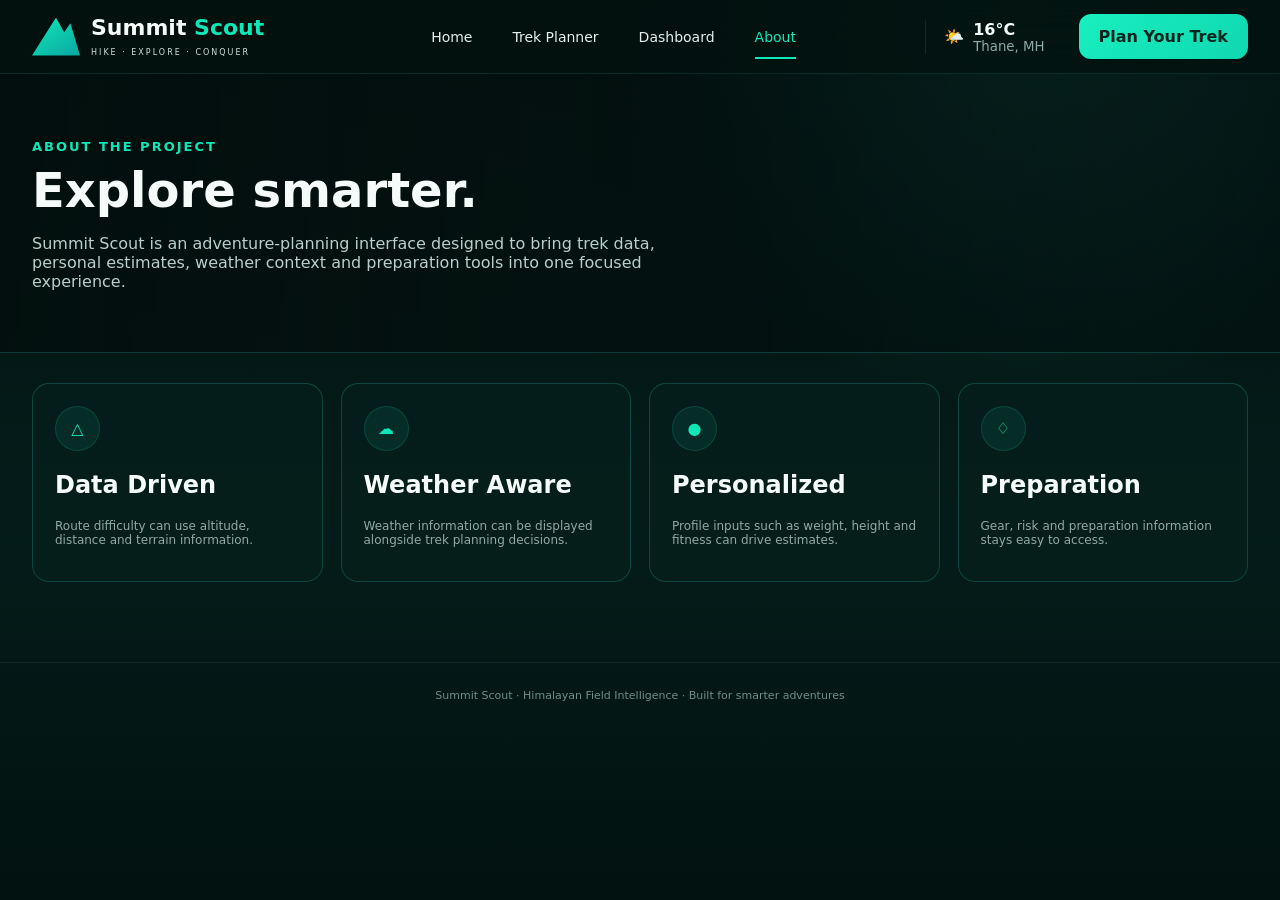
==== about.html @ 29ef4b06 "Add files via upload" ====
<!DOCTYPE html><html lang="en"><head><meta charset="UTF-8"><meta name="viewport" content="width=device-width,initial-scale=1.0"><title>About | Summit Scout</title><link rel="stylesheet" href="style.css"></head><body><header><div class="container nav">
<a class="logo" href="index.html"><div class="logo-mark"></div><div><strong>Summit <span>Scout</span></strong><small>HIKE · EXPLORE · CONQUER</small></div></a>
<nav><a href="index.html" class="NAV_HOME">Home</a><a href="planner.html" class="NAV_PLANNER">Trek Planner</a><a href="dashboard.html" class="NAV_DASH">Dashboard</a><a href="about.html" class="NAV_ABOUT active">About</a></nav>
<div class="weather">🌤️ <div><b>16°C</b><small>Thane, MH</small></div></div><a class="primary" href="planner.html">Plan Your Trek</a>
</div></header><section class="page-hero"><div class="container"><div class="eyebrow">About the project</div><h1>Explore smarter.</h1><p>Summit Scout is an adventure-planning interface designed to bring trek data, personal estimates, weather context and preparation tools into one focused experience.</p></div></section><main class="container main"><div class="grid"><div class="panel"><div class="icon">△</div><h2>Data Driven</h2><p class="muted">Route difficulty can use altitude, distance and terrain information.</p></div><div class="panel"><div class="icon">☁</div><h2>Weather Aware</h2><p class="muted">Weather information can be displayed alongside trek planning decisions.</p></div><div class="panel"><div class="icon">●</div><h2>Personalized</h2><p class="muted">Profile inputs such as weight, height and fitness can drive estimates.</p></div><div class="panel"><div class="icon">♢</div><h2>Preparation</h2><p class="muted">Gear, risk and preparation information stays easy to access.</p></div></div></main><footer>Summit Scout · Himalayan Field Intelligence · Built for smarter adventures</footer><script src="script.js"></script></body></html>
---- style.css ----
:root{--bg:#031513;--panel:#07221f;--panel2:#0a2a26;--line:rgba(32,220,199,.22);--text:#f4fbf9;--muted:#91aaa6;--green:#10e7b8;--cyan:#20d8ef;--yellow:#f3c84b;--red:#ff646e}
*{box-sizing:border-box}html{scroll-behavior:smooth}body{margin:0;color:var(--text);font-family:Inter,system-ui,-apple-system,Segoe UI,sans-serif;background:radial-gradient(circle at 80% 0%,#0b3932 0,transparent 30%),linear-gradient(180deg,#031311,#041c19 60%,#021210);min-height:100vh}a{text-decoration:none;color:inherit}button{font:inherit}.container{width:min(1420px,calc(100% - 64px));margin:auto}
header{height:74px;position:sticky;top:0;z-index:20;background:rgba(3,17,15,.9);backdrop-filter:blur(18px);border-bottom:1px solid rgba(39,225,205,.13)}.nav{height:100%;display:flex;align-items:center;gap:34px}.logo{display:flex;align-items:center;gap:11px;min-width:270px}.logo-mark{width:48px;height:38px;clip-path:polygon(0 100%,50% 0,67% 39%,80% 15%,100% 100%);background:linear-gradient(145deg,var(--green),#0aa7a1)}.logo strong{font-size:22px;display:block}.logo strong span{color:var(--green)}.logo small{font-size:8px;letter-spacing:2px;color:#cde0dc}nav{display:flex;justify-content:center;gap:40px;flex:1}nav a{font-size:14px;padding:27px 0;position:relative;color:#e5efed}nav a:hover,nav a.active{color:var(--green)}nav a.active:after{content:"";position:absolute;left:0;right:0;bottom:13px;height:2px;background:var(--green)}.weather{display:flex;gap:9px;align-items:center;padding-left:18px;border-left:1px solid rgba(255,255,255,.08);white-space:nowrap}.weather small{display:block;color:var(--muted)}.primary,.outline{padding:13px 20px;border-radius:12px;cursor:pointer;font-weight:800}.primary{border:0;background:linear-gradient(135deg,#18efbf,#10d7b0);color:#00251e}.outline{border:1px solid rgba(16,231,184,.5);background:rgba(0,0,0,.15);color:white}
.hero{min-height:440px;position:relative;background:linear-gradient(90deg,rgba(2,14,13,.98),rgba(2,14,13,.55) 42%,rgba(2,14,13,.2)),linear-gradient(0deg,rgba(2,14,13,.75),transparent 55%),url("https://images.unsplash.com/photo-1464822759023-fed622ff2c3b?auto=format&fit=crop&w=2200&q=88") center/cover;border-bottom:1px solid var(--line)}.hero-inner{min-height:440px;display:flex;align-items:center;justify-content:space-between;gap:40px}.hero-copy{max-width:650px}.eyebrow{color:var(--green);font-size:13px;font-weight:800;letter-spacing:2px;text-transform:uppercase}.hero h1{font-size:58px;line-height:.98;letter-spacing:-3px;margin:13px 0 18px}.hero h1 span{color:var(--green)}.hero p{color:#d4e2df;line-height:1.6;max-width:570px}.actions{display:flex;gap:13px;margin-top:24px}.featured{width:350px;padding:18px;border:1px solid var(--line);border-radius:18px;background:rgba(4,28,25,.88);backdrop-filter:blur(15px)}.featured img{width:100%;height:110px;object-fit:cover;border-radius:12px}.featured h2{margin:10px 0 5px}.muted{color:var(--muted);font-size:12px}.stats{display:grid;grid-template-columns:repeat(3,1fr);gap:8px;margin-top:15px}.stats strong{font-size:14px;display:block}.stats small{color:var(--muted);font-size:9px}.featured .primary{width:100%;margin-top:15px}
.features{margin-top:16px;display:grid;grid-template-columns:repeat(5,1fr);border:1px solid var(--line);border-radius:16px;overflow:hidden;background:rgba(5,30,27,.65)}.feature{padding:17px;display:flex;gap:12px;align-items:center;border-right:1px solid rgba(255,255,255,.08)}.feature:last-child{border:0}.icon{width:45px;height:45px;border-radius:50%;display:grid;place-items:center;color:var(--green);background:rgba(16,231,184,.08);border:1px solid rgba(16,231,184,.16);flex:none}.feature strong{font-size:12px;display:block}.feature small{color:var(--muted);font-size:9px}
.main{padding:30px 0 60px}.title{display:flex;justify-content:space-between;align-items:end;margin-bottom:17px}.title h2{margin:0;font-size:27px}.title h2:after{content:"";display:block;width:30px;height:3px;background:var(--green);margin-top:9px}.grid{display:grid;grid-template-columns:repeat(4,1fr);gap:18px}.card{overflow:hidden;border:1px solid var(--line);border-radius:14px;background:linear-gradient(180deg,#08241f,#041815);transition:.2s}.card:hover{transform:translateY(-4px);border-color:rgba(16,231,184,.6)}.card img{width:100%;height:145px;object-fit:cover}.card-body{padding:13px}.card-body h3{margin:0;font-size:15px}.meta{display:grid;grid-template-columns:1fr 1fr;gap:9px;margin-top:13px;font-size:10px;color:#b8cac6}.hard{color:var(--yellow);font-weight:800}
.page-hero{padding:65px 0 45px;background:linear-gradient(90deg,rgba(2,14,13,.9),rgba(2,14,13,.5)),url("https://images.unsplash.com/photo-1454496522488-7a8e488e8606?auto=format&fit=crop&w=1800&q=85") center/cover;border-bottom:1px solid var(--line)}.page-hero h1{font-size:48px;margin:8px 0}.page-hero p{color:#b9cfca;max-width:680px}.panel{border:1px solid var(--line);border-radius:17px;background:rgba(7,31,28,.78);padding:22px;margin-bottom:20px}.form{display:grid;grid-template-columns:repeat(2,1fr);gap:13px}.form label{font-size:11px;color:#a8bfbb}.form input,.form select{display:block;width:100%;margin-top:6px;padding:12px;border:1px solid rgba(255,255,255,.1);background:#061c19;color:white;border-radius:9px}.result-grid{display:grid;grid-template-columns:repeat(3,1fr);gap:13px}.result{padding:18px;text-align:center;border:1px solid var(--line2,#ffffff0e);border-radius:12px;background:rgba(255,255,255,.035)}.result strong{font-size:28px;display:block}.result small{color:var(--muted)}
.dashboard-grid{display:grid;grid-template-columns:1.1fr .9fr;gap:20px}.ring{width:170px;height:170px;border-radius:50%;background:conic-gradient(var(--green) 0 78%,rgba(255,255,255,.08) 78%);display:grid;place-items:center;margin:auto}.ring:after{content:"";position:absolute}.ring-inner{width:140px;height:140px;border-radius:50%;background:#06201d;display:grid;place-items:center;text-align:center}.ring-inner strong{font-size:42px}.alert{border:1px solid rgba(255,100,110,.55);background:rgba(255,70,80,.09);padding:15px;border-radius:11px;margin-top:15px}.progress{height:7px;background:#ffffff12;border-radius:10px;overflow:hidden}.progress span{display:block;width:80%;height:100%;background:var(--green)}
footer{border-top:1px solid rgba(255,255,255,.08);padding:26px;text-align:center;color:#718e88;font-size:11px}
@media(max-width:1050px){nav{gap:20px}.weather{display:none}.grid{grid-template-columns:repeat(2,1fr)}.features{grid-template-columns:repeat(2,1fr)}.feature{border-bottom:1px solid #ffffff10}.dashboard-grid{grid-template-columns:1fr}}
@media(max-width:700px){.container{width:calc(100% - 24px)}header{height:auto}.nav{padding:10px 0;flex-wrap:wrap}.logo{min-width:auto}nav{order:3;flex-basis:100%;justify-content:space-between;gap:8px}nav a{padding:8px 0;font-size:11px}nav a.active:after{bottom:0}.hero,.hero-inner{min-height:690px}.hero-inner{display:block;padding-top:45px}.hero h1{font-size:42px}.featured{width:100%;margin-top:25px}.features,.grid,.form,.result-grid{grid-template-columns:1fr}.actions{flex-direction:column}.actions button{width:100%}}
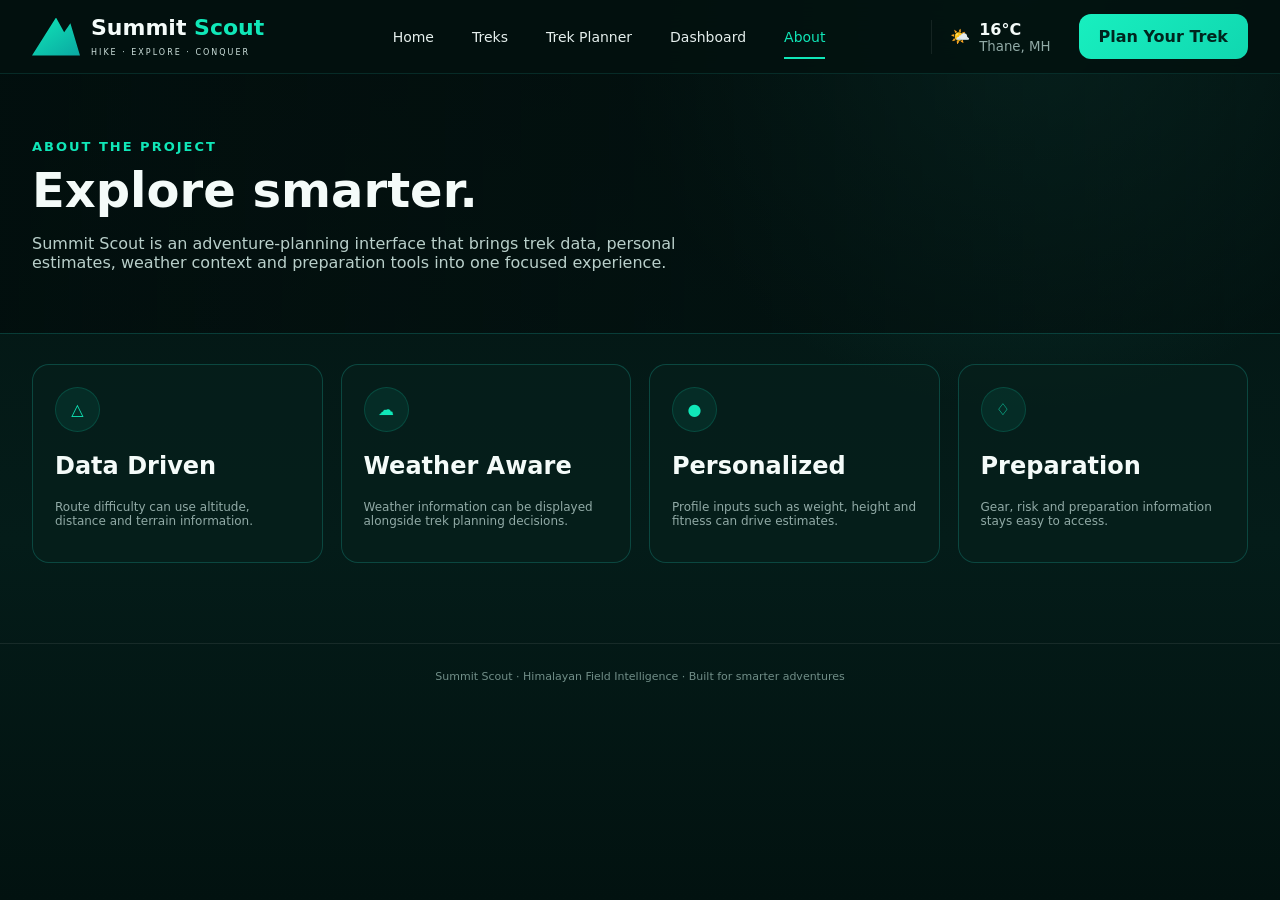
==== commit c4a4541e: "Add files via upload" ====
--- a/about.html
+++ b/about.html
@@ -1,5 +1,5 @@
 <!DOCTYPE html><html lang="en"><head><meta charset="UTF-8"><meta name="viewport" content="width=device-width,initial-scale=1.0"><title>About | Summit Scout</title><link rel="stylesheet" href="style.css"></head><body><header><div class="container nav">
 <a class="logo" href="index.html"><div class="logo-mark"></div><div><strong>Summit <span>Scout</span></strong><small>HIKE · EXPLORE · CONQUER</small></div></a>
-<nav><a href="index.html" class="NAV_HOME">Home</a><a href="planner.html" class="NAV_PLANNER">Trek Planner</a><a href="dashboard.html" class="NAV_DASH">Dashboard</a><a href="about.html" class="NAV_ABOUT active">About</a></nav>
+<nav><a href="index.html" class="NAV_HOME">Home</a><a href="treks.html" class="NAV_TREKS">Treks</a><a href="planner.html" class="NAV_PLANNER">Trek Planner</a><a href="dashboard.html" class="NAV_DASH">Dashboard</a><a href="about.html" class="NAV_ABOUT active">About</a></nav>
 <div class="weather">🌤️ <div><b>16°C</b><small>Thane, MH</small></div></div><a class="primary" href="planner.html">Plan Your Trek</a>
-</div></header><section class="page-hero"><div class="container"><div class="eyebrow">About the project</div><h1>Explore smarter.</h1><p>Summit Scout is an adventure-planning interface designed to bring trek data, personal estimates, weather context and preparation tools into one focused experience.</p></div></section><main class="container main"><div class="grid"><div class="panel"><div class="icon">△</div><h2>Data Driven</h2><p class="muted">Route difficulty can use altitude, distance and terrain information.</p></div><div class="panel"><div class="icon">☁</div><h2>Weather Aware</h2><p class="muted">Weather information can be displayed alongside trek planning decisions.</p></div><div class="panel"><div class="icon">●</div><h2>Personalized</h2><p class="muted">Profile inputs such as weight, height and fitness can drive estimates.</p></div><div class="panel"><div class="icon">♢</div><h2>Preparation</h2><p class="muted">Gear, risk and preparation information stays easy to access.</p></div></div></main><footer>Summit Scout · Himalayan Field Intelligence · Built for smarter adventures</footer><script src="script.js"></script></body></html>+</div></header><section class="page-hero"><div class="container"><div class="eyebrow">About the project</div><h1>Explore smarter.</h1><p>Summit Scout is an adventure-planning interface that brings trek data, personal estimates, weather context and preparation tools into one focused experience.</p></div></section><main class="container main"><div class="grid"><div class="panel"><div class="icon">△</div><h2>Data Driven</h2><p class="muted">Route difficulty can use altitude, distance and terrain information.</p></div><div class="panel"><div class="icon">☁</div><h2>Weather Aware</h2><p class="muted">Weather information can be displayed alongside trek planning decisions.</p></div><div class="panel"><div class="icon">●</div><h2>Personalized</h2><p class="muted">Profile inputs such as weight, height and fitness can drive estimates.</p></div><div class="panel"><div class="icon">♢</div><h2>Preparation</h2><p class="muted">Gear, risk and preparation information stays easy to access.</p></div></div></main><footer>Summit Scout · Himalayan Field Intelligence · Built for smarter adventures</footer><script src="script.js"></script></body></html>
--- a/style.css
+++ b/style.css
@@ -1,12 +1,12 @@
 
 :root{--bg:#031513;--panel:#07221f;--panel2:#0a2a26;--line:rgba(32,220,199,.22);--text:#f4fbf9;--muted:#91aaa6;--green:#10e7b8;--cyan:#20d8ef;--yellow:#f3c84b;--red:#ff646e}
 *{box-sizing:border-box}html{scroll-behavior:smooth}body{margin:0;color:var(--text);font-family:Inter,system-ui,-apple-system,Segoe UI,sans-serif;background:radial-gradient(circle at 80% 0%,#0b3932 0,transparent 30%),linear-gradient(180deg,#031311,#041c19 60%,#021210);min-height:100vh}a{text-decoration:none;color:inherit}button{font:inherit}.container{width:min(1420px,calc(100% - 64px));margin:auto}
-header{height:74px;position:sticky;top:0;z-index:20;background:rgba(3,17,15,.9);backdrop-filter:blur(18px);border-bottom:1px solid rgba(39,225,205,.13)}.nav{height:100%;display:flex;align-items:center;gap:34px}.logo{display:flex;align-items:center;gap:11px;min-width:270px}.logo-mark{width:48px;height:38px;clip-path:polygon(0 100%,50% 0,67% 39%,80% 15%,100% 100%);background:linear-gradient(145deg,var(--green),#0aa7a1)}.logo strong{font-size:22px;display:block}.logo strong span{color:var(--green)}.logo small{font-size:8px;letter-spacing:2px;color:#cde0dc}nav{display:flex;justify-content:center;gap:40px;flex:1}nav a{font-size:14px;padding:27px 0;position:relative;color:#e5efed}nav a:hover,nav a.active{color:var(--green)}nav a.active:after{content:"";position:absolute;left:0;right:0;bottom:13px;height:2px;background:var(--green)}.weather{display:flex;gap:9px;align-items:center;padding-left:18px;border-left:1px solid rgba(255,255,255,.08);white-space:nowrap}.weather small{display:block;color:var(--muted)}.primary,.outline{padding:13px 20px;border-radius:12px;cursor:pointer;font-weight:800}.primary{border:0;background:linear-gradient(135deg,#18efbf,#10d7b0);color:#00251e}.outline{border:1px solid rgba(16,231,184,.5);background:rgba(0,0,0,.15);color:white}
-.hero{min-height:440px;position:relative;background:linear-gradient(90deg,rgba(2,14,13,.98),rgba(2,14,13,.55) 42%,rgba(2,14,13,.2)),linear-gradient(0deg,rgba(2,14,13,.75),transparent 55%),url("https://images.unsplash.com/photo-1464822759023-fed622ff2c3b?auto=format&fit=crop&w=2200&q=88") center/cover;border-bottom:1px solid var(--line)}.hero-inner{min-height:440px;display:flex;align-items:center;justify-content:space-between;gap:40px}.hero-copy{max-width:650px}.eyebrow{color:var(--green);font-size:13px;font-weight:800;letter-spacing:2px;text-transform:uppercase}.hero h1{font-size:58px;line-height:.98;letter-spacing:-3px;margin:13px 0 18px}.hero h1 span{color:var(--green)}.hero p{color:#d4e2df;line-height:1.6;max-width:570px}.actions{display:flex;gap:13px;margin-top:24px}.featured{width:350px;padding:18px;border:1px solid var(--line);border-radius:18px;background:rgba(4,28,25,.88);backdrop-filter:blur(15px)}.featured img{width:100%;height:110px;object-fit:cover;border-radius:12px}.featured h2{margin:10px 0 5px}.muted{color:var(--muted);font-size:12px}.stats{display:grid;grid-template-columns:repeat(3,1fr);gap:8px;margin-top:15px}.stats strong{font-size:14px;display:block}.stats small{color:var(--muted);font-size:9px}.featured .primary{width:100%;margin-top:15px}
+header{height:74px;position:sticky;top:0;z-index:20;background:rgba(3,17,15,.92);backdrop-filter:blur(18px);border-bottom:1px solid rgba(39,225,205,.13)}.nav{height:100%;display:flex;align-items:center;gap:28px}.logo{display:flex;align-items:center;gap:11px;min-width:255px}.logo-mark{width:48px;height:38px;clip-path:polygon(0 100%,50% 0,67% 39%,80% 15%,100% 100%);background:linear-gradient(145deg,var(--green),#0aa7a1)}.logo strong{font-size:22px;display:block}.logo strong span{color:var(--green)}.logo small{font-size:8px;letter-spacing:2px;color:#cde0dc}nav{display:flex;justify-content:center;gap:38px;flex:1}nav a{font-size:14px;padding:27px 0;position:relative;color:#e5efed}nav a:hover,nav a.active{color:var(--green)}nav a.active:after{content:"";position:absolute;left:0;right:0;bottom:13px;height:2px;background:var(--green)}.weather{display:flex;gap:9px;align-items:center;padding-left:18px;border-left:1px solid rgba(255,255,255,.08);white-space:nowrap}.weather small{display:block;color:var(--muted)}.primary,.outline{padding:13px 20px;border-radius:12px;cursor:pointer;font-weight:800;display:inline-block}.primary{border:0;background:linear-gradient(135deg,#18efbf,#10d7b0);color:#00251e}.outline{border:1px solid rgba(16,231,184,.5);background:rgba(0,0,0,.15);color:white}
+.hero{min-height:440px;position:relative;background:linear-gradient(90deg,rgba(2,14,13,.98),rgba(2,14,13,.55) 42%,rgba(2,14,13,.2)),linear-gradient(0deg,rgba(2,14,13,.75),transparent 55%),url("https://images.unsplash.com/photo-1464822759023-fed622ff2c3b?auto=format&fit=crop&w=2200&q=88") center/cover;border-bottom:1px solid var(--line)}.hero-inner{min-height:440px;display:flex;align-items:center;justify-content:space-between;gap:40px}.hero-copy{max-width:650px}.eyebrow{color:var(--green);font-size:13px;font-weight:800;letter-spacing:2px;text-transform:uppercase}.hero h1{font-size:58px;line-height:.98;letter-spacing:-3px;margin:13px 0 18px}.hero h1 span{color:var(--green)}.hero p{color:#d4e2df;line-height:1.6;max-width:570px}.actions{display:flex;gap:13px;margin-top:24px}.featured{width:350px;padding:18px;border:1px solid var(--line);border-radius:18px;background:rgba(4,28,25,.88);backdrop-filter:blur(15px)}.featured img{width:100%;height:110px;object-fit:cover;border-radius:12px}.featured h2{margin:10px 0 5px}.muted{color:var(--muted);font-size:12px}.stats{display:grid;grid-template-columns:repeat(3,1fr);gap:8px;margin-top:15px}.stats strong{font-size:14px;display:block}.stats small{color:var(--muted);font-size:9px}.featured .primary{width:100%;margin-top:15px;text-align:center}
 .features{margin-top:16px;display:grid;grid-template-columns:repeat(5,1fr);border:1px solid var(--line);border-radius:16px;overflow:hidden;background:rgba(5,30,27,.65)}.feature{padding:17px;display:flex;gap:12px;align-items:center;border-right:1px solid rgba(255,255,255,.08)}.feature:last-child{border:0}.icon{width:45px;height:45px;border-radius:50%;display:grid;place-items:center;color:var(--green);background:rgba(16,231,184,.08);border:1px solid rgba(16,231,184,.16);flex:none}.feature strong{font-size:12px;display:block}.feature small{color:var(--muted);font-size:9px}
-.main{padding:30px 0 60px}.title{display:flex;justify-content:space-between;align-items:end;margin-bottom:17px}.title h2{margin:0;font-size:27px}.title h2:after{content:"";display:block;width:30px;height:3px;background:var(--green);margin-top:9px}.grid{display:grid;grid-template-columns:repeat(4,1fr);gap:18px}.card{overflow:hidden;border:1px solid var(--line);border-radius:14px;background:linear-gradient(180deg,#08241f,#041815);transition:.2s}.card:hover{transform:translateY(-4px);border-color:rgba(16,231,184,.6)}.card img{width:100%;height:145px;object-fit:cover}.card-body{padding:13px}.card-body h3{margin:0;font-size:15px}.meta{display:grid;grid-template-columns:1fr 1fr;gap:9px;margin-top:13px;font-size:10px;color:#b8cac6}.hard{color:var(--yellow);font-weight:800}
-.page-hero{padding:65px 0 45px;background:linear-gradient(90deg,rgba(2,14,13,.9),rgba(2,14,13,.5)),url("https://images.unsplash.com/photo-1454496522488-7a8e488e8606?auto=format&fit=crop&w=1800&q=85") center/cover;border-bottom:1px solid var(--line)}.page-hero h1{font-size:48px;margin:8px 0}.page-hero p{color:#b9cfca;max-width:680px}.panel{border:1px solid var(--line);border-radius:17px;background:rgba(7,31,28,.78);padding:22px;margin-bottom:20px}.form{display:grid;grid-template-columns:repeat(2,1fr);gap:13px}.form label{font-size:11px;color:#a8bfbb}.form input,.form select{display:block;width:100%;margin-top:6px;padding:12px;border:1px solid rgba(255,255,255,.1);background:#061c19;color:white;border-radius:9px}.result-grid{display:grid;grid-template-columns:repeat(3,1fr);gap:13px}.result{padding:18px;text-align:center;border:1px solid var(--line2,#ffffff0e);border-radius:12px;background:rgba(255,255,255,.035)}.result strong{font-size:28px;display:block}.result small{color:var(--muted)}
-.dashboard-grid{display:grid;grid-template-columns:1.1fr .9fr;gap:20px}.ring{width:170px;height:170px;border-radius:50%;background:conic-gradient(var(--green) 0 78%,rgba(255,255,255,.08) 78%);display:grid;place-items:center;margin:auto}.ring:after{content:"";position:absolute}.ring-inner{width:140px;height:140px;border-radius:50%;background:#06201d;display:grid;place-items:center;text-align:center}.ring-inner strong{font-size:42px}.alert{border:1px solid rgba(255,100,110,.55);background:rgba(255,70,80,.09);padding:15px;border-radius:11px;margin-top:15px}.progress{height:7px;background:#ffffff12;border-radius:10px;overflow:hidden}.progress span{display:block;width:80%;height:100%;background:var(--green)}
+.main{padding:30px 0 60px}.title{display:flex;justify-content:space-between;align-items:end;margin-bottom:17px}.title h2{margin:0;font-size:27px}.title h2:after{content:"";display:block;width:30px;height:3px;background:var(--green);margin-top:9px}.grid{display:grid;grid-template-columns:repeat(4,1fr);gap:18px}.card{overflow:hidden;border:1px solid var(--line);border-radius:14px;background:linear-gradient(180deg,#08241f,#041815);transition:.2s}.card:hover{transform:translateY(-4px);border-color:rgba(16,231,184,.6)}.card img{width:100%;height:145px;object-fit:cover}.card-body{padding:13px}.card-body h3{margin:0;font-size:15px}.meta{display:grid;grid-template-columns:1fr 1fr;gap:9px;margin-top:13px;font-size:10px;color:#b8cac6}.hard{color:var(--yellow);font-weight:800}.filter{display:flex;gap:9px;flex-wrap:wrap;margin-bottom:22px}.filter button{border:1px solid var(--line);background:#06201d;color:#cfe0dc;border-radius:20px;padding:8px 14px;cursor:pointer}.filter button.active,.filter button:hover{background:rgba(16,231,184,.13);color:var(--green)}
+.page-hero{padding:65px 0 45px;background:linear-gradient(90deg,rgba(2,14,13,.9),rgba(2,14,13,.5)),url("https://images.unsplash.com/photo-1454496522488-7a8e488e8606?auto=format&fit=crop&w=1800&q=85") center/cover;border-bottom:1px solid var(--line)}.page-hero h1{font-size:48px;margin:8px 0}.page-hero p{color:#b9cfca;max-width:680px}.panel{border:1px solid var(--line);border-radius:17px;background:rgba(7,31,28,.78);padding:22px;margin-bottom:20px}.form{display:grid;grid-template-columns:repeat(2,1fr);gap:13px}.form label{font-size:11px;color:#a8bfbb}.form input,.form select{display:block;width:100%;margin-top:6px;padding:12px;border:1px solid rgba(255,255,255,.1);background:#061c19;color:white;border-radius:9px}.result-grid{display:grid;grid-template-columns:repeat(3,1fr);gap:13px}.result{padding:18px;text-align:center;border:1px solid #ffffff0e;border-radius:12px;background:rgba(255,255,255,.035)}.result strong{font-size:28px;display:block}.result small{color:var(--muted)}
+.dashboard-grid{display:grid;grid-template-columns:1.1fr .9fr;gap:20px}.ring{width:170px;height:170px;border-radius:50%;background:conic-gradient(var(--green) 0 78%,rgba(255,255,255,.08) 78%);display:grid;place-items:center;margin:auto}.ring-inner{width:140px;height:140px;border-radius:50%;background:#06201d;display:grid;place-items:center;text-align:center}.ring-inner strong{font-size:42px}.alert{border:1px solid rgba(255,100,110,.55);background:rgba(255,70,80,.09);padding:15px;border-radius:11px;margin-top:15px}.progress{height:7px;background:#ffffff12;border-radius:10px;overflow:hidden}.progress span{display:block;width:80%;height:100%;background:var(--green)}
 footer{border-top:1px solid rgba(255,255,255,.08);padding:26px;text-align:center;color:#718e88;font-size:11px}
 @media(max-width:1050px){nav{gap:20px}.weather{display:none}.grid{grid-template-columns:repeat(2,1fr)}.features{grid-template-columns:repeat(2,1fr)}.feature{border-bottom:1px solid #ffffff10}.dashboard-grid{grid-template-columns:1fr}}
-@media(max-width:700px){.container{width:calc(100% - 24px)}header{height:auto}.nav{padding:10px 0;flex-wrap:wrap}.logo{min-width:auto}nav{order:3;flex-basis:100%;justify-content:space-between;gap:8px}nav a{padding:8px 0;font-size:11px}nav a.active:after{bottom:0}.hero,.hero-inner{min-height:690px}.hero-inner{display:block;padding-top:45px}.hero h1{font-size:42px}.featured{width:100%;margin-top:25px}.features,.grid,.form,.result-grid{grid-template-columns:1fr}.actions{flex-direction:column}.actions button{width:100%}}
+@media(max-width:700px){.container{width:calc(100% - 24px)}header{height:auto}.nav{padding:10px 0;flex-wrap:wrap}.logo{min-width:auto}nav{order:3;flex-basis:100%;justify-content:space-between;gap:8px}nav a{padding:8px 0;font-size:11px}nav a.active:after{bottom:0}.hero,.hero-inner{min-height:690px}.hero-inner{display:block;padding-top:45px}.hero h1{font-size:42px}.featured{width:100%;margin-top:25px}.features,.grid,.form,.result-grid{grid-template-columns:1fr}.actions{flex-direction:column}.actions a{width:100%;text-align:center}}
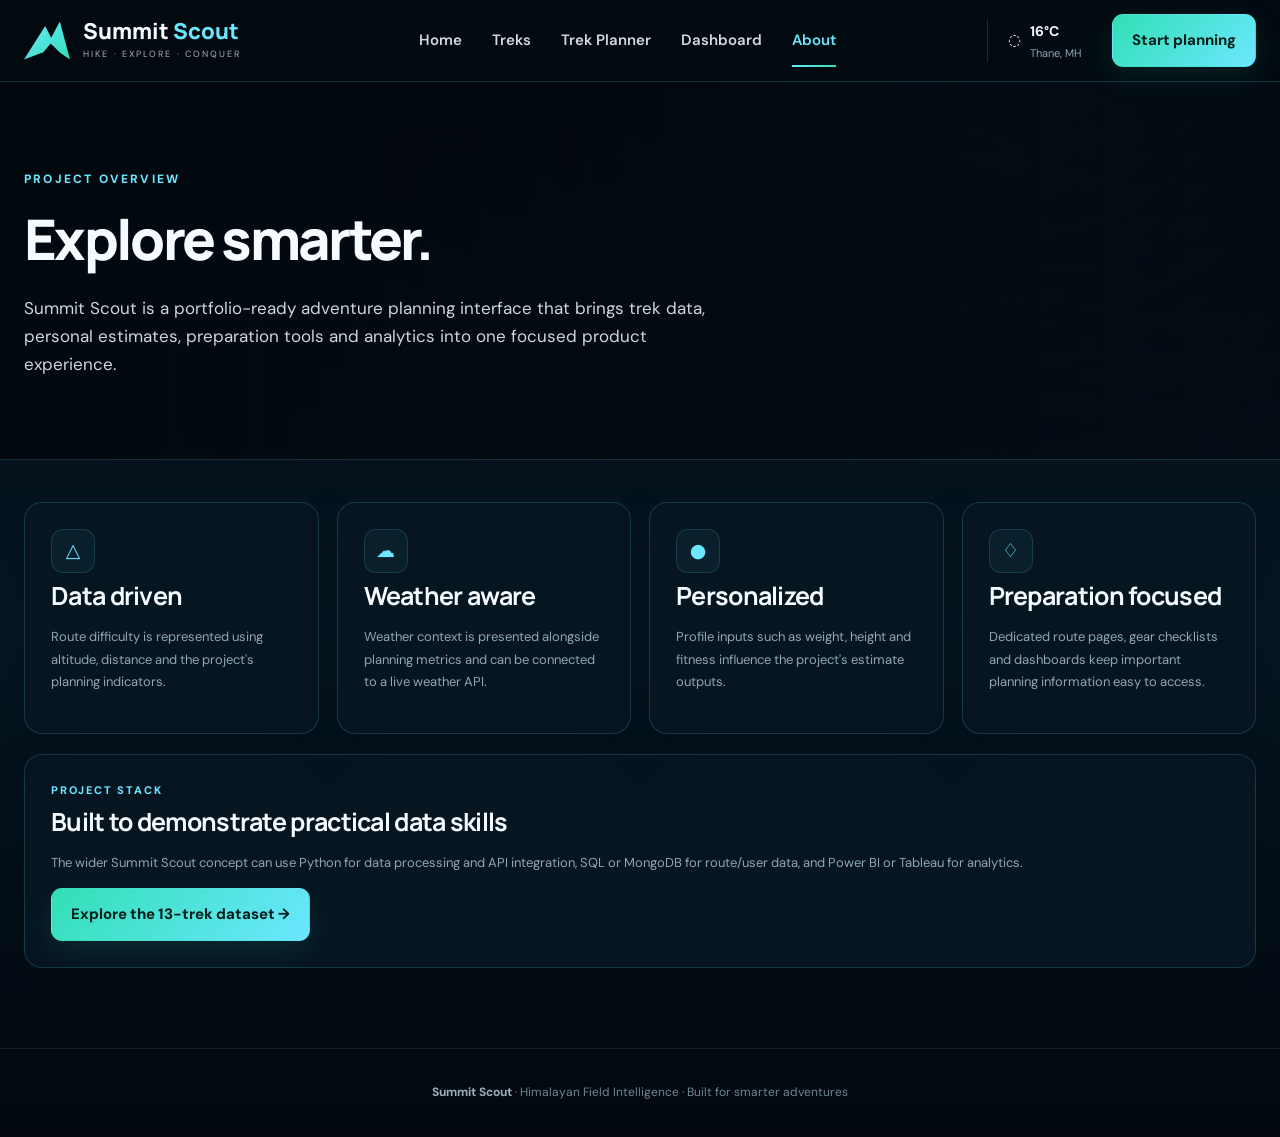
==== commit 0aa0b93e: "Add files via upload" ====
--- a/about.html
+++ b/about.html
@@ -1,5 +1 @@
-<!DOCTYPE html><html lang="en"><head><meta charset="UTF-8"><meta name="viewport" content="width=device-width,initial-scale=1.0"><title>About | Summit Scout</title><link rel="stylesheet" href="style.css"></head><body><header><div class="container nav">
-<a class="logo" href="index.html"><div class="logo-mark"></div><div><strong>Summit <span>Scout</span></strong><small>HIKE · EXPLORE · CONQUER</small></div></a>
-<nav><a href="index.html" class="NAV_HOME">Home</a><a href="treks.html" class="NAV_TREKS">Treks</a><a href="planner.html" class="NAV_PLANNER">Trek Planner</a><a href="dashboard.html" class="NAV_DASH">Dashboard</a><a href="about.html" class="NAV_ABOUT active">About</a></nav>
-<div class="weather">🌤️ <div><b>16°C</b><small>Thane, MH</small></div></div><a class="primary" href="planner.html">Plan Your Trek</a>
-</div></header><section class="page-hero"><div class="container"><div class="eyebrow">About the project</div><h1>Explore smarter.</h1><p>Summit Scout is an adventure-planning interface that brings trek data, personal estimates, weather context and preparation tools into one focused experience.</p></div></section><main class="container main"><div class="grid"><div class="panel"><div class="icon">△</div><h2>Data Driven</h2><p class="muted">Route difficulty can use altitude, distance and terrain information.</p></div><div class="panel"><div class="icon">☁</div><h2>Weather Aware</h2><p class="muted">Weather information can be displayed alongside trek planning decisions.</p></div><div class="panel"><div class="icon">●</div><h2>Personalized</h2><p class="muted">Profile inputs such as weight, height and fitness can drive estimates.</p></div><div class="panel"><div class="icon">♢</div><h2>Preparation</h2><p class="muted">Gear, risk and preparation information stays easy to access.</p></div></div></main><footer>Summit Scout · Himalayan Field Intelligence · Built for smarter adventures</footer><script src="script.js"></script></body></html>+<!doctype html><html lang="en"><head><meta charset="utf-8"><meta name="viewport" content="width=device-width,initial-scale=1"><title>About | Summit Scout</title><link rel="stylesheet" href="style.css"></head><body><header><div class="container nav"><a class="logo" href="index.html"><div class="logo-mark"></div><div><strong>Summit <span>Scout</span></strong><small>HIKE · EXPLORE · CONQUER</small></div></a><nav><a href="index.html">Home</a><a href="treks.html">Treks</a><a href="planner.html">Trek Planner</a><a href="dashboard.html">Dashboard</a><a class="active" href="about.html">About</a></nav><div class="weather">◌ <div><b>16°C</b><small>Thane, MH</small></div></div><a class="button button-primary" href="planner.html">Start planning</a></div></header><section class="page-hero"><div class="container"><div class="eyebrow">Project overview</div><h1>Explore smarter.</h1><p>Summit Scout is a portfolio-ready adventure planning interface that brings trek data, personal estimates, preparation tools and analytics into one focused product experience.</p></div></section><main class="container main"><div class="grid"><div class="panel"><div class="icon">△</div><h2>Data driven</h2><p class="muted large">Route difficulty is represented using altitude, distance and the project's planning indicators.</p></div><div class="panel"><div class="icon">☁</div><h2>Weather aware</h2><p class="muted large">Weather context is presented alongside planning metrics and can be connected to a live weather API.</p></div><div class="panel"><div class="icon">●</div><h2>Personalized</h2><p class="muted large">Profile inputs such as weight, height and fitness influence the project's estimate outputs.</p></div><div class="panel"><div class="icon">♢</div><h2>Preparation focused</h2><p class="muted large">Dedicated route pages, gear checklists and dashboards keep important planning information easy to access.</p></div></div><div class="panel" style="margin-top:20px"><div class="section-kicker">PROJECT STACK</div><h2>Built to demonstrate practical data skills</h2><p class="muted large">The wider Summit Scout concept can use Python for data processing and API integration, SQL or MongoDB for route/user data, and Power BI or Tableau for analytics.</p><a class="button button-primary" href="treks.html">Explore the 13-trek dataset →</a></div></main><footer><b>Summit Scout</b> · Himalayan Field Intelligence · Built for smarter adventures</footer><script src="script.js"></script></body></html>
--- a/style.css
+++ b/style.css
@@ -1,12 +1,14 @@
-
-:root{--bg:#031513;--panel:#07221f;--panel2:#0a2a26;--line:rgba(32,220,199,.22);--text:#f4fbf9;--muted:#91aaa6;--green:#10e7b8;--cyan:#20d8ef;--yellow:#f3c84b;--red:#ff646e}
-*{box-sizing:border-box}html{scroll-behavior:smooth}body{margin:0;color:var(--text);font-family:Inter,system-ui,-apple-system,Segoe UI,sans-serif;background:radial-gradient(circle at 80% 0%,#0b3932 0,transparent 30%),linear-gradient(180deg,#031311,#041c19 60%,#021210);min-height:100vh}a{text-decoration:none;color:inherit}button{font:inherit}.container{width:min(1420px,calc(100% - 64px));margin:auto}
-header{height:74px;position:sticky;top:0;z-index:20;background:rgba(3,17,15,.92);backdrop-filter:blur(18px);border-bottom:1px solid rgba(39,225,205,.13)}.nav{height:100%;display:flex;align-items:center;gap:28px}.logo{display:flex;align-items:center;gap:11px;min-width:255px}.logo-mark{width:48px;height:38px;clip-path:polygon(0 100%,50% 0,67% 39%,80% 15%,100% 100%);background:linear-gradient(145deg,var(--green),#0aa7a1)}.logo strong{font-size:22px;display:block}.logo strong span{color:var(--green)}.logo small{font-size:8px;letter-spacing:2px;color:#cde0dc}nav{display:flex;justify-content:center;gap:38px;flex:1}nav a{font-size:14px;padding:27px 0;position:relative;color:#e5efed}nav a:hover,nav a.active{color:var(--green)}nav a.active:after{content:"";position:absolute;left:0;right:0;bottom:13px;height:2px;background:var(--green)}.weather{display:flex;gap:9px;align-items:center;padding-left:18px;border-left:1px solid rgba(255,255,255,.08);white-space:nowrap}.weather small{display:block;color:var(--muted)}.primary,.outline{padding:13px 20px;border-radius:12px;cursor:pointer;font-weight:800;display:inline-block}.primary{border:0;background:linear-gradient(135deg,#18efbf,#10d7b0);color:#00251e}.outline{border:1px solid rgba(16,231,184,.5);background:rgba(0,0,0,.15);color:white}
-.hero{min-height:440px;position:relative;background:linear-gradient(90deg,rgba(2,14,13,.98),rgba(2,14,13,.55) 42%,rgba(2,14,13,.2)),linear-gradient(0deg,rgba(2,14,13,.75),transparent 55%),url("https://images.unsplash.com/photo-1464822759023-fed622ff2c3b?auto=format&fit=crop&w=2200&q=88") center/cover;border-bottom:1px solid var(--line)}.hero-inner{min-height:440px;display:flex;align-items:center;justify-content:space-between;gap:40px}.hero-copy{max-width:650px}.eyebrow{color:var(--green);font-size:13px;font-weight:800;letter-spacing:2px;text-transform:uppercase}.hero h1{font-size:58px;line-height:.98;letter-spacing:-3px;margin:13px 0 18px}.hero h1 span{color:var(--green)}.hero p{color:#d4e2df;line-height:1.6;max-width:570px}.actions{display:flex;gap:13px;margin-top:24px}.featured{width:350px;padding:18px;border:1px solid var(--line);border-radius:18px;background:rgba(4,28,25,.88);backdrop-filter:blur(15px)}.featured img{width:100%;height:110px;object-fit:cover;border-radius:12px}.featured h2{margin:10px 0 5px}.muted{color:var(--muted);font-size:12px}.stats{display:grid;grid-template-columns:repeat(3,1fr);gap:8px;margin-top:15px}.stats strong{font-size:14px;display:block}.stats small{color:var(--muted);font-size:9px}.featured .primary{width:100%;margin-top:15px;text-align:center}
-.features{margin-top:16px;display:grid;grid-template-columns:repeat(5,1fr);border:1px solid var(--line);border-radius:16px;overflow:hidden;background:rgba(5,30,27,.65)}.feature{padding:17px;display:flex;gap:12px;align-items:center;border-right:1px solid rgba(255,255,255,.08)}.feature:last-child{border:0}.icon{width:45px;height:45px;border-radius:50%;display:grid;place-items:center;color:var(--green);background:rgba(16,231,184,.08);border:1px solid rgba(16,231,184,.16);flex:none}.feature strong{font-size:12px;display:block}.feature small{color:var(--muted);font-size:9px}
-.main{padding:30px 0 60px}.title{display:flex;justify-content:space-between;align-items:end;margin-bottom:17px}.title h2{margin:0;font-size:27px}.title h2:after{content:"";display:block;width:30px;height:3px;background:var(--green);margin-top:9px}.grid{display:grid;grid-template-columns:repeat(4,1fr);gap:18px}.card{overflow:hidden;border:1px solid var(--line);border-radius:14px;background:linear-gradient(180deg,#08241f,#041815);transition:.2s}.card:hover{transform:translateY(-4px);border-color:rgba(16,231,184,.6)}.card img{width:100%;height:145px;object-fit:cover}.card-body{padding:13px}.card-body h3{margin:0;font-size:15px}.meta{display:grid;grid-template-columns:1fr 1fr;gap:9px;margin-top:13px;font-size:10px;color:#b8cac6}.hard{color:var(--yellow);font-weight:800}.filter{display:flex;gap:9px;flex-wrap:wrap;margin-bottom:22px}.filter button{border:1px solid var(--line);background:#06201d;color:#cfe0dc;border-radius:20px;padding:8px 14px;cursor:pointer}.filter button.active,.filter button:hover{background:rgba(16,231,184,.13);color:var(--green)}
-.page-hero{padding:65px 0 45px;background:linear-gradient(90deg,rgba(2,14,13,.9),rgba(2,14,13,.5)),url("https://images.unsplash.com/photo-1454496522488-7a8e488e8606?auto=format&fit=crop&w=1800&q=85") center/cover;border-bottom:1px solid var(--line)}.page-hero h1{font-size:48px;margin:8px 0}.page-hero p{color:#b9cfca;max-width:680px}.panel{border:1px solid var(--line);border-radius:17px;background:rgba(7,31,28,.78);padding:22px;margin-bottom:20px}.form{display:grid;grid-template-columns:repeat(2,1fr);gap:13px}.form label{font-size:11px;color:#a8bfbb}.form input,.form select{display:block;width:100%;margin-top:6px;padding:12px;border:1px solid rgba(255,255,255,.1);background:#061c19;color:white;border-radius:9px}.result-grid{display:grid;grid-template-columns:repeat(3,1fr);gap:13px}.result{padding:18px;text-align:center;border:1px solid #ffffff0e;border-radius:12px;background:rgba(255,255,255,.035)}.result strong{font-size:28px;display:block}.result small{color:var(--muted)}
-.dashboard-grid{display:grid;grid-template-columns:1.1fr .9fr;gap:20px}.ring{width:170px;height:170px;border-radius:50%;background:conic-gradient(var(--green) 0 78%,rgba(255,255,255,.08) 78%);display:grid;place-items:center;margin:auto}.ring-inner{width:140px;height:140px;border-radius:50%;background:#06201d;display:grid;place-items:center;text-align:center}.ring-inner strong{font-size:42px}.alert{border:1px solid rgba(255,100,110,.55);background:rgba(255,70,80,.09);padding:15px;border-radius:11px;margin-top:15px}.progress{height:7px;background:#ffffff12;border-radius:10px;overflow:hidden}.progress span{display:block;width:80%;height:100%;background:var(--green)}
-footer{border-top:1px solid rgba(255,255,255,.08);padding:26px;text-align:center;color:#718e88;font-size:11px}
-@media(max-width:1050px){nav{gap:20px}.weather{display:none}.grid{grid-template-columns:repeat(2,1fr)}.features{grid-template-columns:repeat(2,1fr)}.feature{border-bottom:1px solid #ffffff10}.dashboard-grid{grid-template-columns:1fr}}
-@media(max-width:700px){.container{width:calc(100% - 24px)}header{height:auto}.nav{padding:10px 0;flex-wrap:wrap}.logo{min-width:auto}nav{order:3;flex-basis:100%;justify-content:space-between;gap:8px}nav a{padding:8px 0;font-size:11px}nav a.active:after{bottom:0}.hero,.hero-inner{min-height:690px}.hero-inner{display:block;padding-top:45px}.hero h1{font-size:42px}.featured{width:100%;margin-top:25px}.features,.grid,.form,.result-grid{grid-template-columns:1fr}.actions{flex-direction:column}.actions a{width:100%;text-align:center}}
+@import url('https://fonts.googleapis.com/css2?family=DM+Sans:wght@400;500;600;700&family=Manrope:wght@600;700;800&display=swap');
+:root{--bg:#030910;--bg2:#071824;--panel:rgba(8,23,34,.86);--panel2:#0a2130;--text:#f5fbff;--muted:#8fa6b4;--ice:#6be7ff;--mint:#31dfb5;--gold:#f4d27b;--danger:#ff7782;--line:rgba(107,231,255,.17);--line2:rgba(255,255,255,.08);--shadow:0 28px 80px rgba(0,0,0,.38)}
+*{box-sizing:border-box}html{scroll-behavior:smooth}body{margin:0;background:radial-gradient(circle at 80% 0%,#0d2d4050,transparent 30%),linear-gradient(180deg,#02080e 0%,#061622 55%,#02080e 100%);color:var(--text);font:15px/1.65 'DM Sans',system-ui,sans-serif}a{color:inherit;text-decoration:none}button,input,select{font:inherit}.container{width:min(1240px,calc(100% - 48px));margin:auto}.large{font-size:16px;line-height:1.75}
+header{position:sticky;top:0;z-index:100;height:82px;background:rgba(3,10,16,.82);backdrop-filter:blur(22px);border-bottom:1px solid var(--line)}.nav{height:100%;display:flex;align-items:center;gap:30px}.logo{display:flex;align-items:center;gap:13px;min-width:245px}.logo-mark{width:46px;height:38px;clip-path:polygon(0 100%,46% 12%,59% 43%,78% 0,100% 100%,79% 83%,58% 58%,42% 81%);background:linear-gradient(145deg,var(--ice),var(--mint));box-shadow:0 0 30px #31dfb53a}.logo strong{display:block;font:800 22px/1 'Manrope'}.logo strong span{color:var(--ice)}.logo small{display:block;color:#9eb4c0;font-size:9px;letter-spacing:2.1px;margin-top:5px}nav{display:flex;align-items:center;justify-content:center;gap:30px;flex:1}nav a{font-size:15px;font-weight:600;color:#cddce4;padding:29px 0;position:relative}nav a:hover,nav a.active{color:var(--ice)}nav a.active:after{content:'';position:absolute;left:0;right:0;bottom:15px;height:2px;background:linear-gradient(90deg,var(--ice),var(--mint))}.weather{display:flex;gap:9px;align-items:center;padding-left:20px;border-left:1px solid var(--line);white-space:nowrap}.weather b{font-size:14px}.weather small{display:block;color:var(--muted);font-size:11px}.button{display:inline-flex;align-items:center;justify-content:center;gap:8px;border-radius:11px;padding:13px 19px;font-weight:800;border:1px solid transparent;transition:.2s}.button:hover{transform:translateY(-2px)}.button-primary{color:#02211d;background:linear-gradient(135deg,#31dfb5,#6be7ff);box-shadow:0 10px 30px #31dfb51c}.button-secondary{border-color:#6be7ff50;background:#061622;color:#eaf7fb}.full{width:100%;margin-top:12px}
+.hero{min-height:650px;background:linear-gradient(90deg,rgba(2,8,14,.97) 0%,rgba(2,8,14,.78) 42%,rgba(2,8,14,.18) 78%),linear-gradient(0deg,#02080ebd,transparent 58%),url('https://images.unsplash.com/photo-1464822759023-fed622ff2c3b?auto=format&fit=crop&w=2400&q=92') center/cover;border-bottom:1px solid var(--line)}.hero-inner{min-height:650px;display:grid;grid-template-columns:1fr 390px;align-items:center;gap:70px}.eyebrow{color:var(--ice);font-size:12px;font-weight:800;letter-spacing:2.2px;text-transform:uppercase}.hero h1{font:800 clamp(58px,7vw,86px)/.98 'Manrope';letter-spacing:-4.5px;margin:16px 0 22px;max-width:760px}.hero h1 span{color:var(--ice);text-shadow:0 0 45px #6be7ff32}.hero-copy>p{font-size:18px;line-height:1.8;color:#d2e1e8;max-width:650px}.actions{display:flex;gap:12px;margin-top:32px}.featured{padding:20px;border:1px solid #6be7ff45;background:#061522db;backdrop-filter:blur(18px);border-radius:22px;box-shadow:var(--shadow)}.featured img{width:100%;height:185px;object-fit:cover;border-radius:14px;margin:8px 0 13px}.featured h2{font:700 25px 'Manrope';margin:0 0 3px}.featured .muted{margin:0}.stats{display:grid;grid-template-columns:repeat(3,1fr);gap:10px;margin-top:20px}.stats>div{padding:12px;border:1px solid var(--line2);border-radius:11px;background:#ffffff05}.stats strong{font-size:13px;display:block}.stats small{font-size:10px;color:var(--muted);display:block;margin-top:2px}
+.main{padding:42px 0 80px}.features{display:grid;grid-template-columns:repeat(5,1fr);border:1px solid var(--line);border-radius:18px;overflow:hidden;background:#061522c7;box-shadow:0 18px 50px #0002}.feature{padding:22px;display:flex;gap:13px;align-items:flex-start;border-right:1px solid var(--line2)}.feature:last-child{border:0}.icon{width:44px;height:44px;display:grid;place-items:center;border-radius:12px;color:var(--ice);background:#6be7ff0d;border:1px solid #6be7ff25;font-size:19px;flex:none}.feature strong{display:block;font-size:14px;line-height:1.35}.feature small{display:block;color:var(--muted);font-size:11px;line-height:1.45;margin-top:4px}.section-head,.title{display:flex;justify-content:space-between;align-items:end;gap:20px;margin:46px 0 20px}.title h2,.section-head h2{font:700 32px 'Manrope';letter-spacing:-1.3px;margin:0}.title h2:after,.section-head h2:after{content:'';display:block;width:42px;height:3px;border-radius:5px;background:linear-gradient(90deg,var(--ice),var(--mint));margin-top:10px}.muted{color:var(--muted);font-size:13px}.grid{display:grid;grid-template-columns:repeat(4,1fr);gap:18px}.trek-card{overflow:hidden;border:1px solid var(--line);border-radius:18px;background:linear-gradient(180deg,#0a2331,#06151f);transition:.25s;box-shadow:0 14px 45px #00000028}.trek-card:hover{transform:translateY(-7px);border-color:#6be7ff65;box-shadow:0 25px 60px #0000004a}.image-wrap{position:relative}.image-wrap img{display:block;width:100%;height:190px;object-fit:cover;filter:saturate(.88);transition:.35s}.trek-card:hover img{transform:scale(1.035);filter:saturate(1)}.card-badge{position:absolute;top:12px;left:12px;padding:5px 9px;border-radius:20px;background:#031019d9;border:1px solid #ffffff1c;font-size:10px;font-weight:800;color:var(--ice)}.card-body{padding:17px}.card-head{display:flex;justify-content:space-between;gap:10px}.card-head h3{font:700 19px 'Manrope';margin:0}.card-head p{font-size:12px;color:var(--muted);margin:5px 0 0}.round-arrow{width:34px;height:34px;border-radius:50%;display:grid;place-items:center;color:var(--ice);border:1px solid #6be7ff2d;background:#6be7ff09;font-weight:800}.meta{display:grid;grid-template-columns:1fr 1fr;gap:12px;margin-top:18px;padding-top:15px;border-top:1px solid var(--line2)}.meta span{font-size:11px;color:#9db1bc}.meta b{font-size:12px;color:#eef8fc}.meta small{display:block;color:#667f8d;font-size:9px;margin-left:15px;margin-top:1px}
+.page-hero{padding:88px 0 64px;background:linear-gradient(90deg,#02080ef2,#02080e90),url('https://images.unsplash.com/photo-1519681393784-d120267933ba?auto=format&fit=crop&w=2200&q=90') center/cover;border-bottom:1px solid var(--line)}.page-hero h1{font:800 56px 'Manrope';letter-spacing:-2.7px;margin:10px 0 12px}.page-hero p{font-size:17px;color:#c9d8df;max-width:700px}.filter{display:flex;flex-wrap:wrap;gap:9px;margin-bottom:24px}.filter button{border:1px solid var(--line);background:#061722;color:#bcd0d9;padding:10px 16px;border-radius:24px;cursor:pointer;font-size:13px;font-weight:700}.filter button:hover,.filter button.active{color:var(--ice);border-color:#6be7ff70;background:#6be7ff0c}.filter-count{margin-left:auto;align-self:center;color:var(--muted);font-size:13px}
+.find{margin:46px 0 60px;padding:28px;border:1px solid var(--line);border-radius:20px;background:linear-gradient(135deg,#0a2534,#071722);box-shadow:var(--shadow)}.find h2{font:700 27px 'Manrope';margin:5px 0}.find p{color:var(--muted);margin:0 0 22px}.find-form{display:grid;grid-template-columns:repeat(3,1fr) auto;gap:12px;align-items:end}.field label{display:block;color:#a9bfca;font-size:12px;font-weight:700;margin-bottom:6px}.field input,.field select,.form input,.form select{width:100%;padding:13px 14px;color:#eef8fc;background:#04131d;border:1px solid #ffffff18;border-radius:11px;outline:none}.field input:focus,.field select:focus,.form input:focus,.form select:focus{border-color:var(--ice);box-shadow:0 0 0 3px #6be7ff0c}.recommendation{margin-top:18px;padding:18px;border:1px solid #31dfb54d;border-radius:14px;background:#31dfb508;display:flex;justify-content:space-between;align-items:center;gap:20px}.recommendation h3{font:700 21px 'Manrope';margin:4px 0}.recommendation p{margin:0;color:var(--muted)}
+.panel{padding:26px;border:1px solid var(--line);border-radius:18px;background:var(--panel);box-shadow:0 15px 50px #00000026}.panel h2{font:700 25px 'Manrope';margin:5px 0 10px;letter-spacing:-.7px}.section-kicker{color:var(--ice);font-size:11px;font-weight:800;letter-spacing:1.8px}.form{display:grid;grid-template-columns:repeat(2,1fr);gap:16px}.form label{font-size:12px;color:#a9bdc7;font-weight:700}.form input,.form select{display:block;margin-top:7px}.result-grid{display:grid;grid-template-columns:repeat(3,1fr);gap:14px;margin-top:20px}.result{padding:20px;text-align:center;border:1px solid var(--line2);border-radius:14px;background:#ffffff04}.result strong{font:800 38px 'Manrope';display:block;color:var(--ice)}.result small{color:var(--muted);font-size:11px}.analysis-layout{display:grid;grid-template-columns:1.1fr .9fr;gap:20px}.tip{padding:17px;border-left:3px solid var(--mint);background:#31dfb508;color:#bfd0d8;border-radius:0 12px 12px 0;line-height:1.7}
+.dashboard-grid{display:grid;grid-template-columns:1.15fr .85fr;gap:20px}.dash-score{display:grid;grid-template-columns:220px 1fr;gap:30px;align-items:center}.ring{width:190px;height:190px;border-radius:50%;display:grid;place-items:center;margin:auto;background:conic-gradient(var(--ice) 0 58.8%,#ffffff10 58.8%);box-shadow:0 0 60px #6be7ff14}.ring-inner{width:154px;height:154px;border-radius:50%;display:grid;place-items:center;background:#061722;text-align:center}.ring-inner strong{font:800 46px 'Manrope';display:block}.ring-inner small{color:var(--muted)}.metric-big{font:800 42px 'Manrope';color:var(--ice)}.alert{padding:18px;border-radius:14px;border:1px solid #ff778255;background:#ff77820d}.alert b{color:#ff949c}.alert p{color:#c5d1d7;margin:5px 0 0}.progress{height:8px;background:#ffffff0e;border-radius:10px;overflow:hidden}.progress span{display:block;height:100%;width:80%;background:linear-gradient(90deg,var(--ice),var(--mint));border-radius:10px}.weather-box{display:flex;justify-content:space-between;align-items:center}.weather-temp{font:800 46px 'Manrope'}.weather-list{display:grid;gap:11px;margin-top:18px}.weather-list span{display:flex;justify-content:space-between;color:var(--muted);font-size:13px}.weather-list b{color:#eaf5fa}
+.detail-hero{min-height:510px;background-size:cover;background-position:center;border-bottom:1px solid var(--line)}.detail-hero-inner{min-height:510px;display:flex;align-items:end;justify-content:space-between;gap:40px;padding-bottom:62px}.back-link{display:inline-block;color:#c8d8df;font-size:13px;margin-bottom:34px}.detail-hero h1{font:800 65px 'Manrope';letter-spacing:-3px;margin:10px 0 12px}.detail-hero p{max-width:620px;color:#d2e0e6;font-size:17px}.hero-score{min-width:190px;padding:25px;border:1px solid #6be7ff40;background:#061722d9;border-radius:18px;backdrop-filter:blur(14px)}.hero-score small{display:block;color:var(--muted)}.hero-score strong{font:800 52px 'Manrope';color:var(--ice);display:block;line-height:1}.hero-score span{color:var(--muted);font-size:12px}.detail-main{padding:40px 0 80px}.detail-grid{display:grid;grid-template-columns:1.25fr .75fr;gap:22px}.stat-strip{display:grid;grid-template-columns:repeat(4,1fr);gap:10px;margin-bottom:22px}.stat-strip div{padding:17px;border:1px solid var(--line);border-radius:14px;background:#061722}.stat-strip small{display:block;color:#718a98;font-size:10px;letter-spacing:1px}.stat-strip b{display:block;font:700 18px 'Manrope';margin-top:5px}.elevation{margin-top:22px;border:1px solid var(--line2);border-radius:14px;padding:12px;background:#031019}.elevation svg{height:230px;width:100%;color:var(--ice)}.elevation-labels{display:flex;justify-content:space-between;color:#708995;font-size:10px;padding:0 4px}.profile-grid{display:grid;grid-template-columns:repeat(3,1fr);gap:12px;margin-top:16px}.profile-grid div{padding:14px;border-radius:12px;background:#ffffff04;border:1px solid var(--line2)}.profile-grid small{display:block;color:#708995;font-size:9px}.profile-grid b{font-size:13px}.footnote{font-size:10px;color:#617985;margin:13px 0 0;line-height:1.6}.sticky-card{position:sticky;top:105px}.weather-large{display:flex;align-items:end;gap:15px;margin:18px 0}.weather-large strong{font:800 48px 'Manrope';color:var(--ice)}.weather-large span{color:#bfd0d8;padding-bottom:8px}.check-grid{display:grid;grid-template-columns:1fr 1fr;gap:10px;margin-top:18px}.check-item{display:flex;gap:10px;align-items:center;padding:13px;border:1px solid var(--line2);border-radius:11px;background:#ffffff03;color:#c8d7de;font-size:13px}.check-item.done{border-color:#31dfb550;background:#31dfb508;color:#74e4c4}.check-item input{accent-color:#31dfb5}
+footer{padding:34px 20px;border-top:1px solid var(--line2);text-align:center;color:#6e8794;font-size:12px}footer b{color:#9bb0bb}
+@media(max-width:1100px){.container{width:min(920px,calc(100% - 36px))}.weather{display:none}.hero-inner{grid-template-columns:1fr 340px;gap:35px}.features{grid-template-columns:repeat(2,1fr)}.feature{border-bottom:1px solid var(--line2)}.grid{grid-template-columns:repeat(3,1fr)}.find-form{grid-template-columns:1fr 1fr}.find-form .button{grid-column:span 2}.dashboard-grid,.detail-grid,.analysis-layout{grid-template-columns:1fr}.sticky-card{position:static}}
+@media(max-width:720px){.container{width:calc(100% - 24px)}header{height:auto}.nav{padding:10px 0;flex-wrap:wrap}.logo{min-width:auto}.logo strong{font-size:19px}.logo small{font-size:7px}nav{order:3;flex-basis:100%;justify-content:space-between;gap:8px}nav a{padding:8px 0;font-size:11px}nav a.active:after{bottom:0}.nav>.button{display:none}.hero{min-height:auto}.hero-inner{min-height:auto;display:block;padding:80px 0 50px}.hero h1{font-size:48px;letter-spacing:-2.5px}.hero-copy>p{font-size:15px}.actions{flex-direction:column}.actions .button{width:100%}.featured{margin-top:35px}.featured img{height:160px}.features,.grid,.form,.result-grid,.find-form,.stat-strip,.profile-grid,.check-grid{grid-template-columns:1fr}.feature{border-right:0}.page-hero{padding:60px 0 45px}.page-hero h1{font-size:42px}.filter-count{margin-left:0}.find-form .button{grid-column:auto}.recommendation{align-items:flex-start;flex-direction:column}.title h2,.section-head h2{font-size:26px}.detail-hero{min-height:560px}.detail-hero-inner{min-height:560px;display:block;padding:100px 0 45px}.detail-hero h1{font-size:45px;letter-spacing:-2px}.hero-score{margin-top:30px;min-width:0}.dash-score{grid-template-columns:1fr}.ring{width:165px;height:165px}.ring-inner{width:135px;height:135px}.panel{padding:20px}}
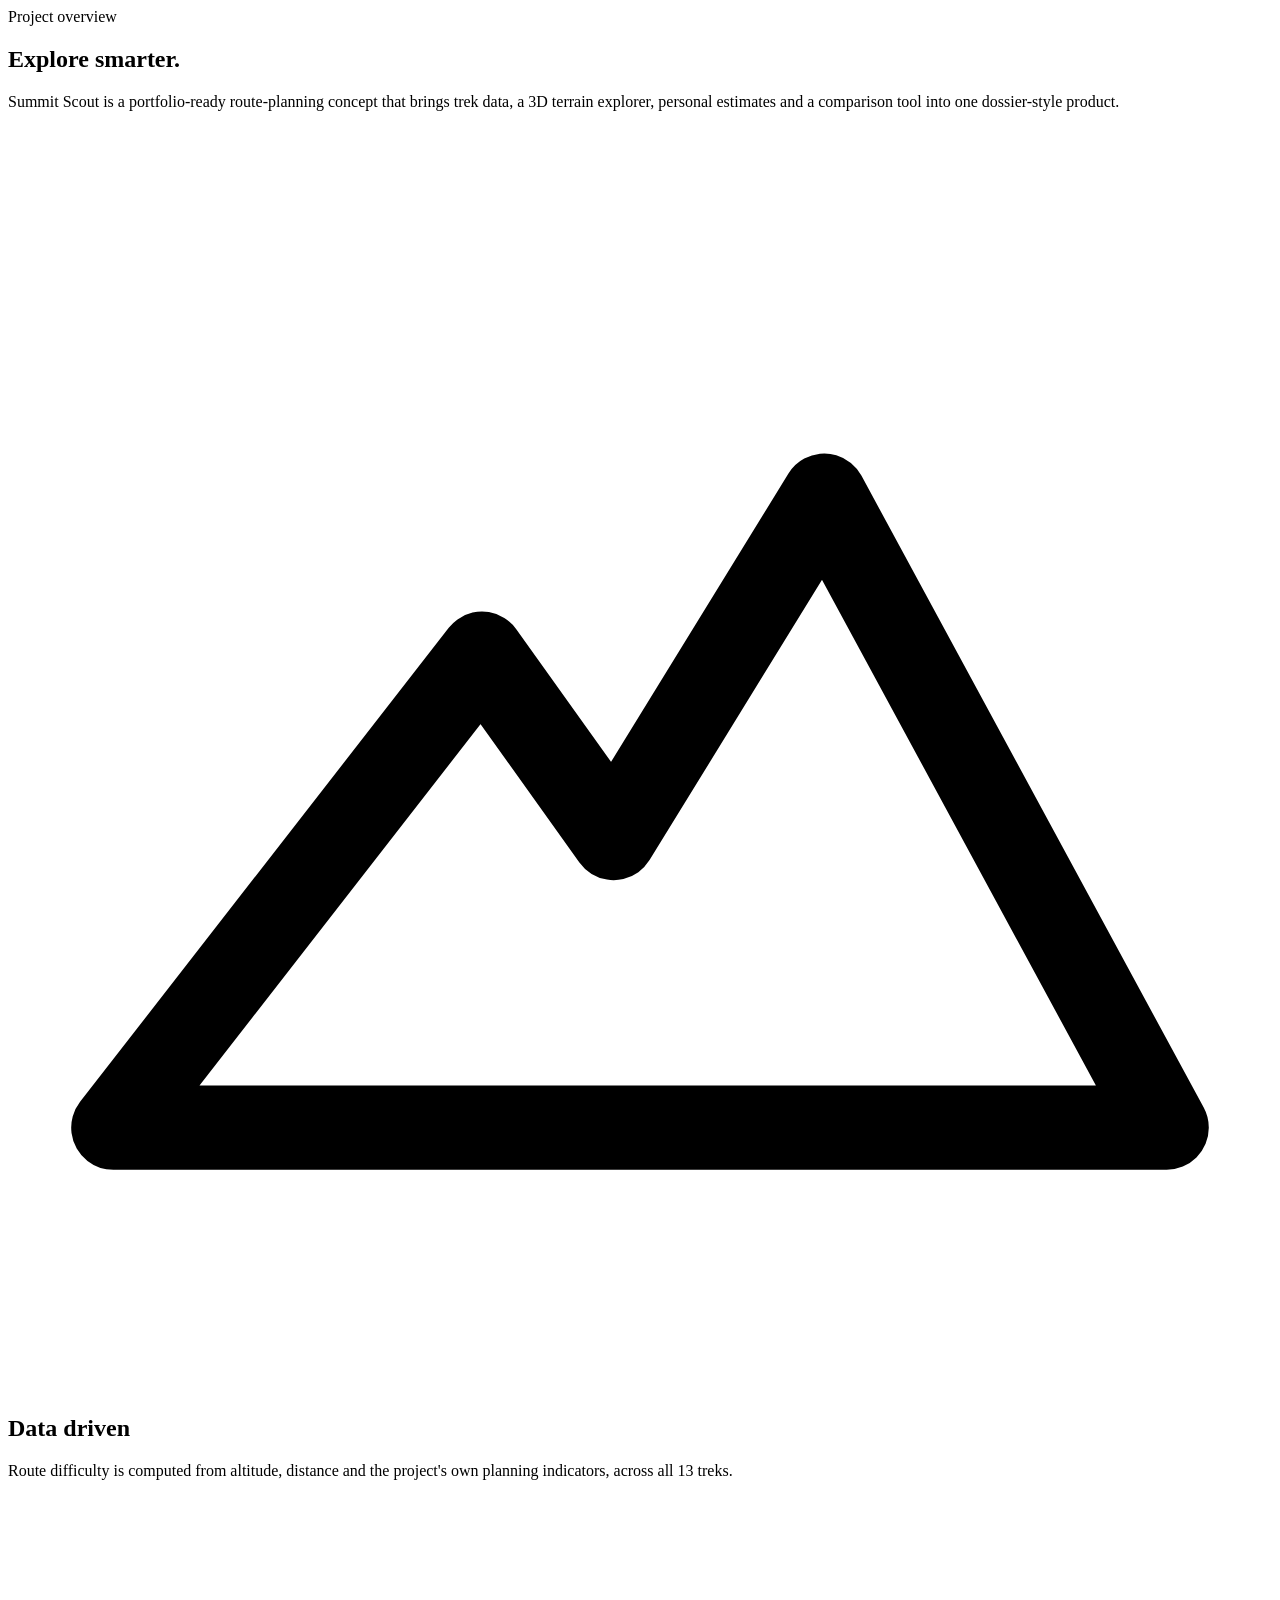
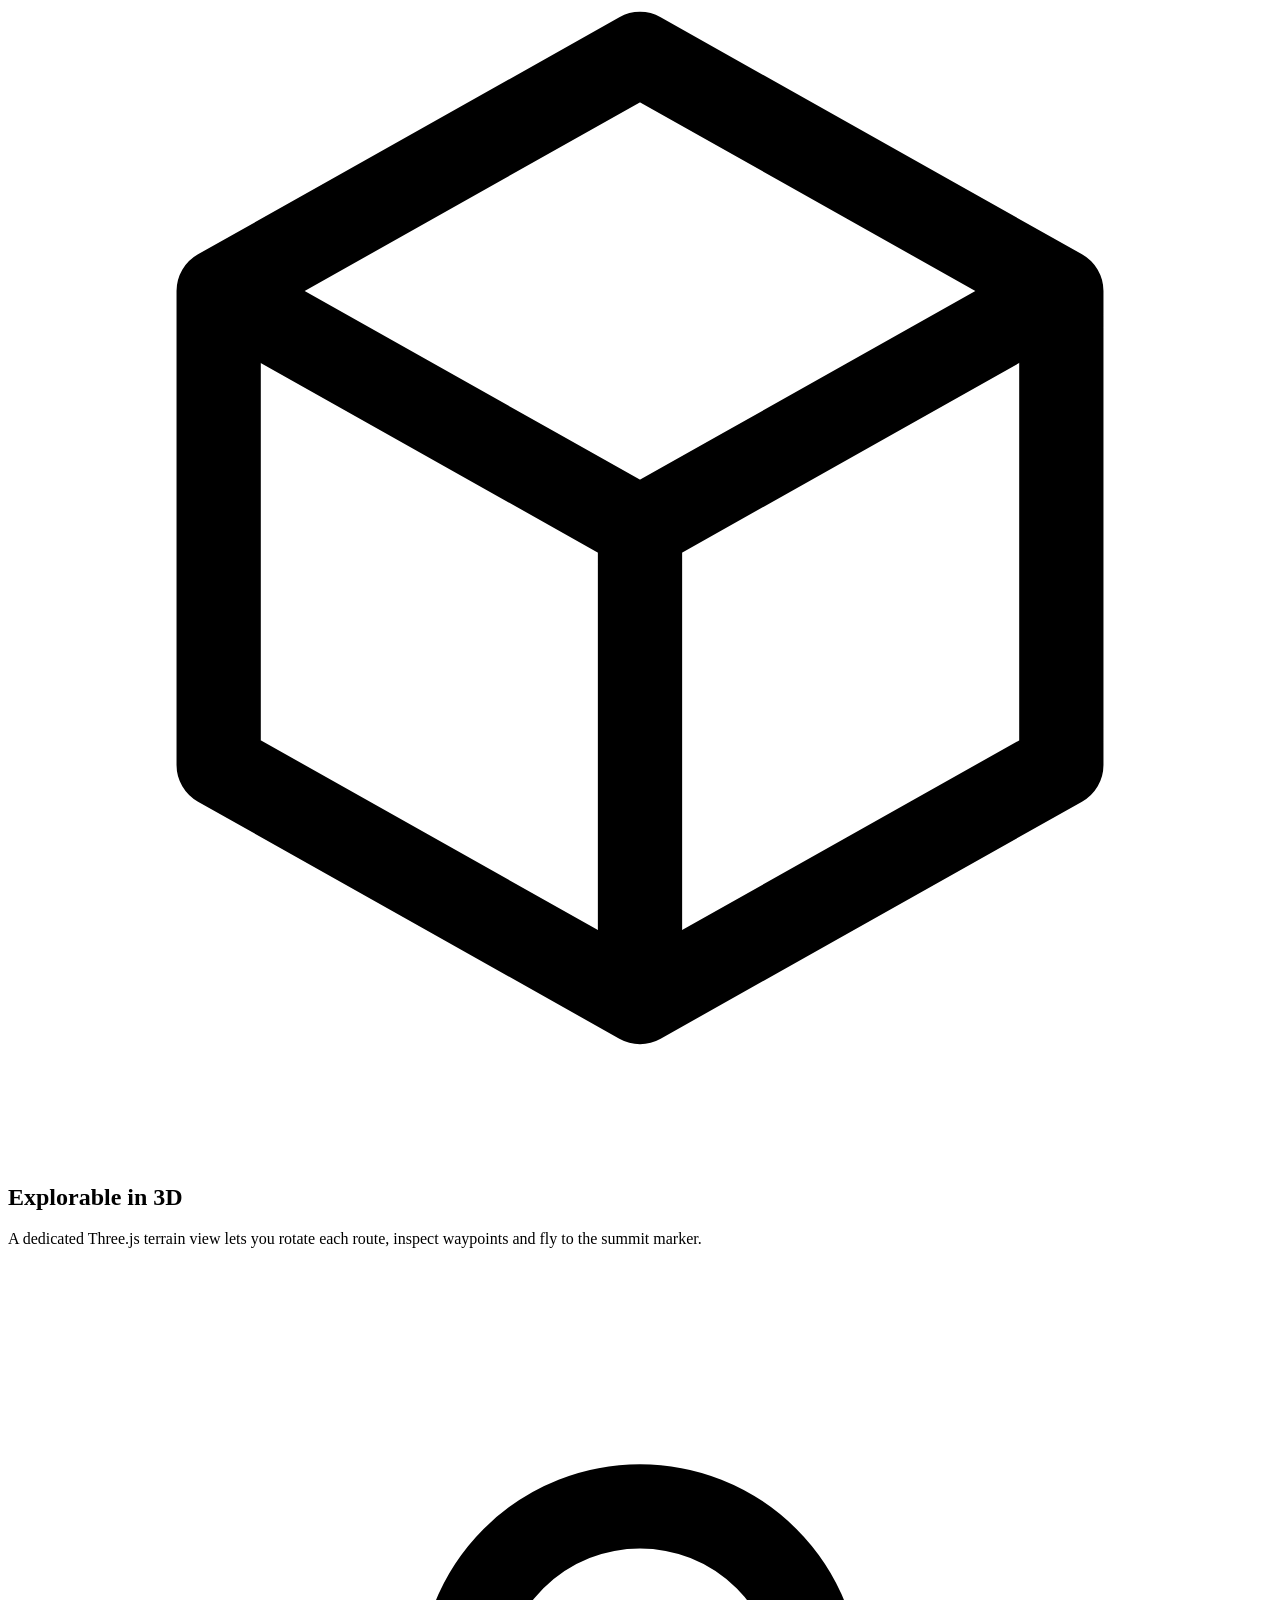
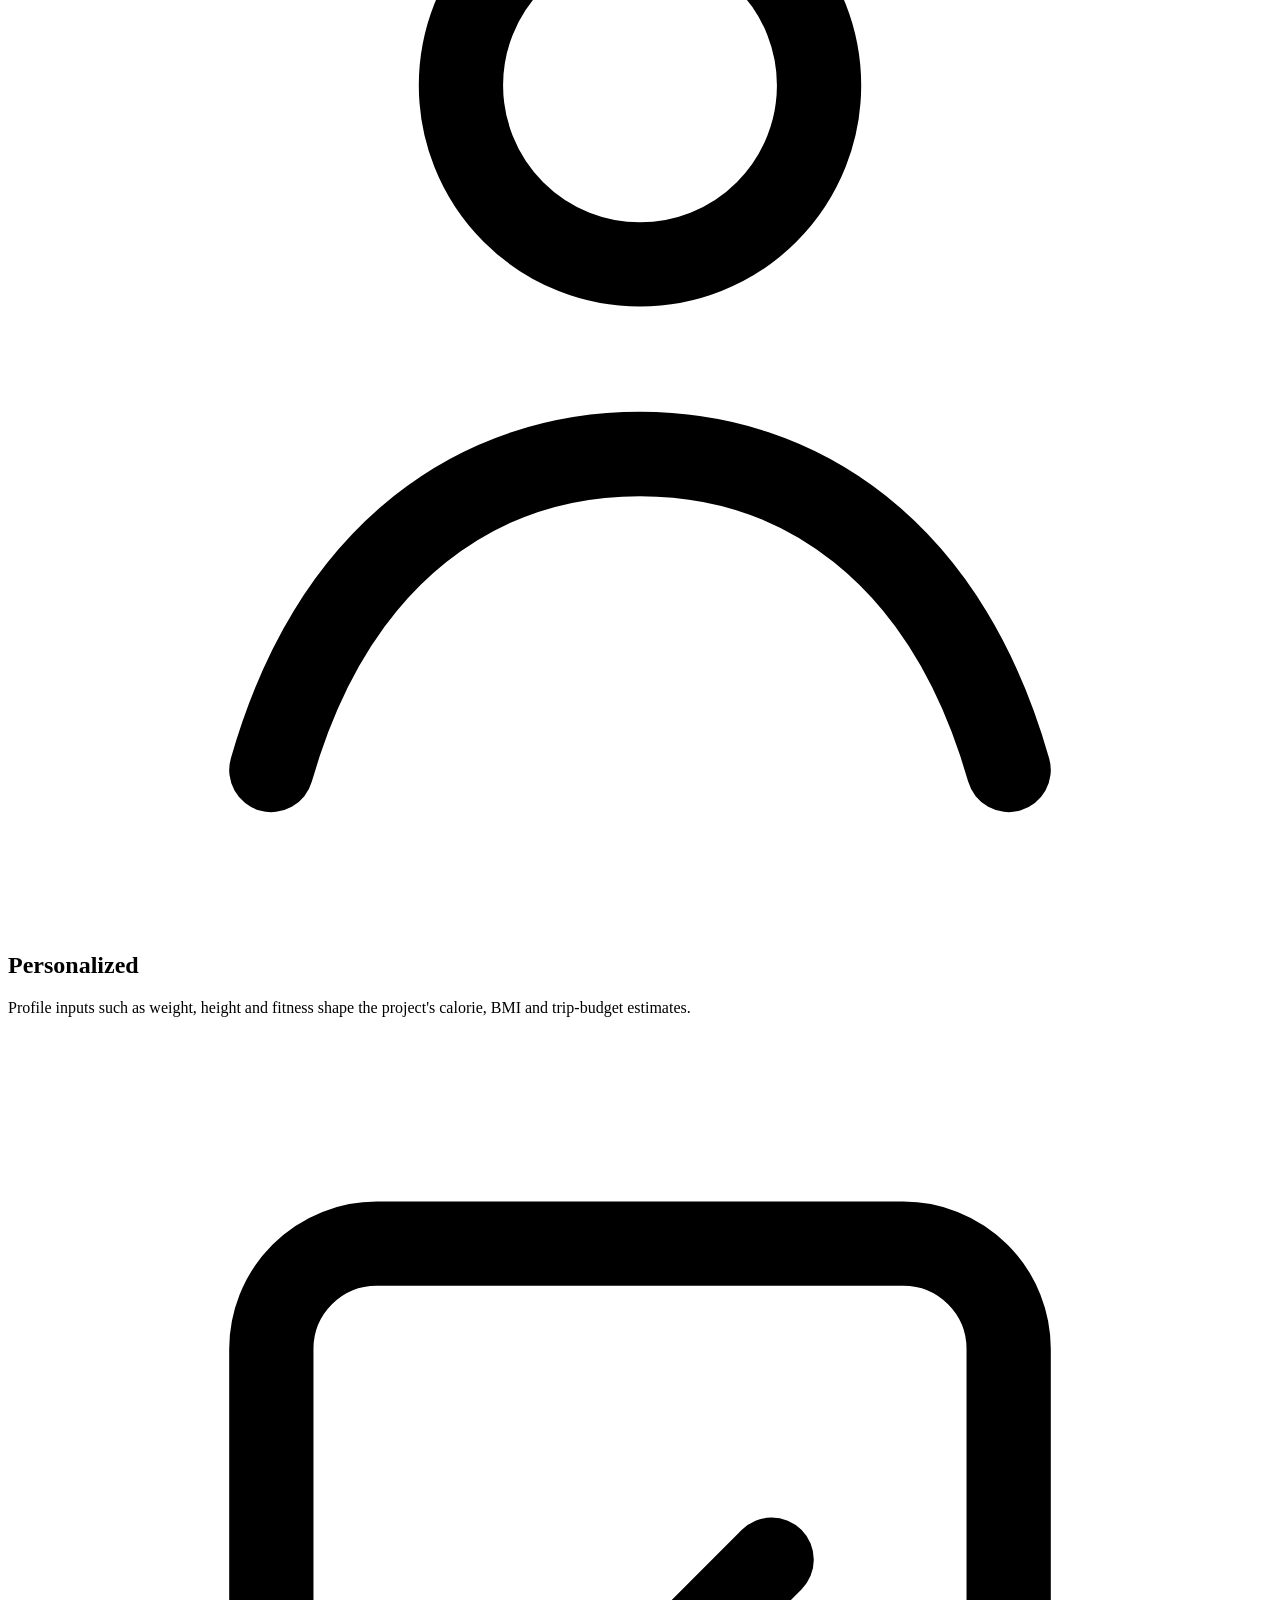
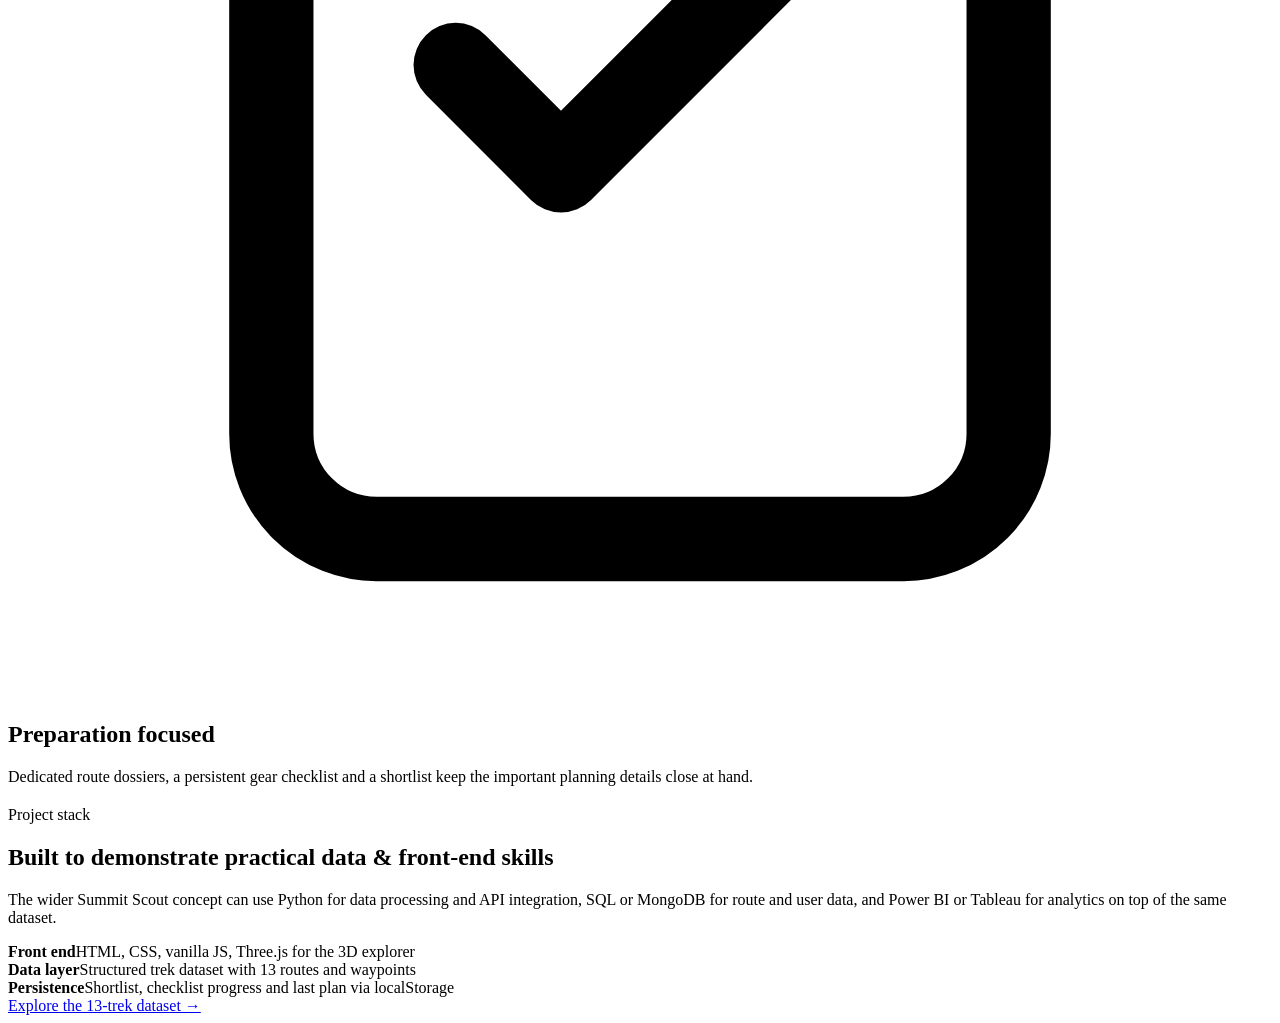
==== commit a303495a: "Add files via upload" ====
--- a/about.html
+++ b/about.html
@@ -1 +1,65 @@
-<!doctype html><html lang="en"><head><meta charset="utf-8"><meta name="viewport" content="width=device-width,initial-scale=1"><title>About | Summit Scout</title><link rel="stylesheet" href="style.css"></head><body><header><div class="container nav"><a class="logo" href="index.html"><div class="logo-mark"></div><div><strong>Summit <span>Scout</span></strong><small>HIKE · EXPLORE · CONQUER</small></div></a><nav><a href="index.html">Home</a><a href="treks.html">Treks</a><a href="planner.html">Trek Planner</a><a href="dashboard.html">Dashboard</a><a class="active" href="about.html">About</a></nav><div class="weather">◌ <div><b>16°C</b><small>Thane, MH</small></div></div><a class="button button-primary" href="planner.html">Start planning</a></div></header><section class="page-hero"><div class="container"><div class="eyebrow">Project overview</div><h1>Explore smarter.</h1><p>Summit Scout is a portfolio-ready adventure planning interface that brings trek data, personal estimates, preparation tools and analytics into one focused product experience.</p></div></section><main class="container main"><div class="grid"><div class="panel"><div class="icon">△</div><h2>Data driven</h2><p class="muted large">Route difficulty is represented using altitude, distance and the project's planning indicators.</p></div><div class="panel"><div class="icon">☁</div><h2>Weather aware</h2><p class="muted large">Weather context is presented alongside planning metrics and can be connected to a live weather API.</p></div><div class="panel"><div class="icon">●</div><h2>Personalized</h2><p class="muted large">Profile inputs such as weight, height and fitness influence the project's estimate outputs.</p></div><div class="panel"><div class="icon">♢</div><h2>Preparation focused</h2><p class="muted large">Dedicated route pages, gear checklists and dashboards keep important planning information easy to access.</p></div></div><div class="panel" style="margin-top:20px"><div class="section-kicker">PROJECT STACK</div><h2>Built to demonstrate practical data skills</h2><p class="muted large">The wider Summit Scout concept can use Python for data processing and API integration, SQL or MongoDB for route/user data, and Power BI or Tableau for analytics.</p><a class="button button-primary" href="treks.html">Explore the 13-trek dataset →</a></div></main><footer><b>Summit Scout</b> · Himalayan Field Intelligence · Built for smarter adventures</footer><script src="script.js"></script></body></html>
+<!doctype html>
+<html lang="en">
+<head>
+<meta charset="utf-8">
+<meta name="viewport" content="width=device-width,initial-scale=1">
+<title>About | Summit Scout</title>
+<meta name="description" content="Summit Scout is a portfolio route-planning concept for Himalayan treks.">
+<link rel="icon" href="favicon.svg" type="image/svg+xml">
+<link rel="stylesheet" href="assets/css/style.css">
+</head>
+<body data-page="about">
+<header id="site-header"></header>
+
+<section class="page-hero">
+  <div class="container">
+    <div class="field-tab">Project overview</div>
+    <h1>Explore smarter.</h1>
+    <p>Summit Scout is a portfolio-ready route-planning concept that brings trek data, a 3D terrain explorer, personal estimates and a comparison tool into one dossier-style product.</p>
+  </div>
+</section>
+
+<main class="container main">
+  <div class="about-grid">
+    <div class="panel">
+      <svg viewBox="0 0 24 24" fill="none" stroke="currentColor" stroke-width="1.6"><path d="M2 19h20L15.5 7l-4 6.5L9 10 2 19Z" stroke-linejoin="round"/></svg>
+      <h2>Data driven</h2>
+      <p>Route difficulty is computed from altitude, distance and the project's own planning indicators, across all 13 treks.</p>
+    </div>
+    <div class="panel">
+      <svg viewBox="0 0 24 24" fill="none" stroke="currentColor" stroke-width="1.6"><path d="M12 3l8 4.5v9L12 21l-8-4.5v-9L12 3Z" stroke-linejoin="round"/><path d="M12 12v9M12 12l8-4.5M12 12l-8-4.5" stroke-linejoin="round"/></svg>
+      <h2>Explorable in 3D</h2>
+      <p>A dedicated Three.js terrain view lets you rotate each route, inspect waypoints and fly to the summit marker.</p>
+    </div>
+    <div class="panel">
+      <svg viewBox="0 0 24 24" fill="none" stroke="currentColor" stroke-width="1.6"><circle cx="12" cy="8" r="3.4"/><path d="M5 21c1.2-4.2 4-6 7-6s5.8 1.8 7 6" stroke-linecap="round"/></svg>
+      <h2>Personalized</h2>
+      <p>Profile inputs such as weight, height and fitness shape the project's calorie, BMI and trip-budget estimates.</p>
+    </div>
+    <div class="panel">
+      <svg viewBox="0 0 24 24" fill="none" stroke="currentColor" stroke-width="1.6"><rect x="5" y="4" width="14" height="17" rx="2"/><path d="M8.5 12l2 2 4-4" stroke-linecap="round" stroke-linejoin="round"/></svg>
+      <h2>Preparation focused</h2>
+      <p>Dedicated route dossiers, a persistent gear checklist and a shortlist keep the important planning details close at hand.</p>
+    </div>
+  </div>
+
+  <div class="panel" style="margin-top:20px">
+    <div class="field-tab">Project stack</div>
+    <h2>Built to demonstrate practical data &amp; front-end skills</h2>
+    <p class="muted large">The wider Summit Scout concept can use Python for data processing and API integration, SQL or MongoDB for route and user data, and Power BI or Tableau for analytics on top of the same dataset.</p>
+    <div class="stack-list">
+      <div><b>Front end</b><span>HTML, CSS, vanilla JS, Three.js for the 3D explorer</span></div>
+      <div><b>Data layer</b><span>Structured trek dataset with 13 routes and waypoints</span></div>
+      <div><b>Persistence</b><span>Shortlist, checklist progress and last plan via localStorage</span></div>
+    </div>
+    <a class="button button-primary" style="margin-top:20px" href="treks.html">Explore the 13-trek dataset →</a>
+  </div>
+</main>
+
+<footer id="site-footer"></footer>
+
+<script src="assets/js/data.js"></script>
+<script src="assets/js/storage.js"></script>
+<script src="assets/js/nav.js"></script>
+</body>
+</html>
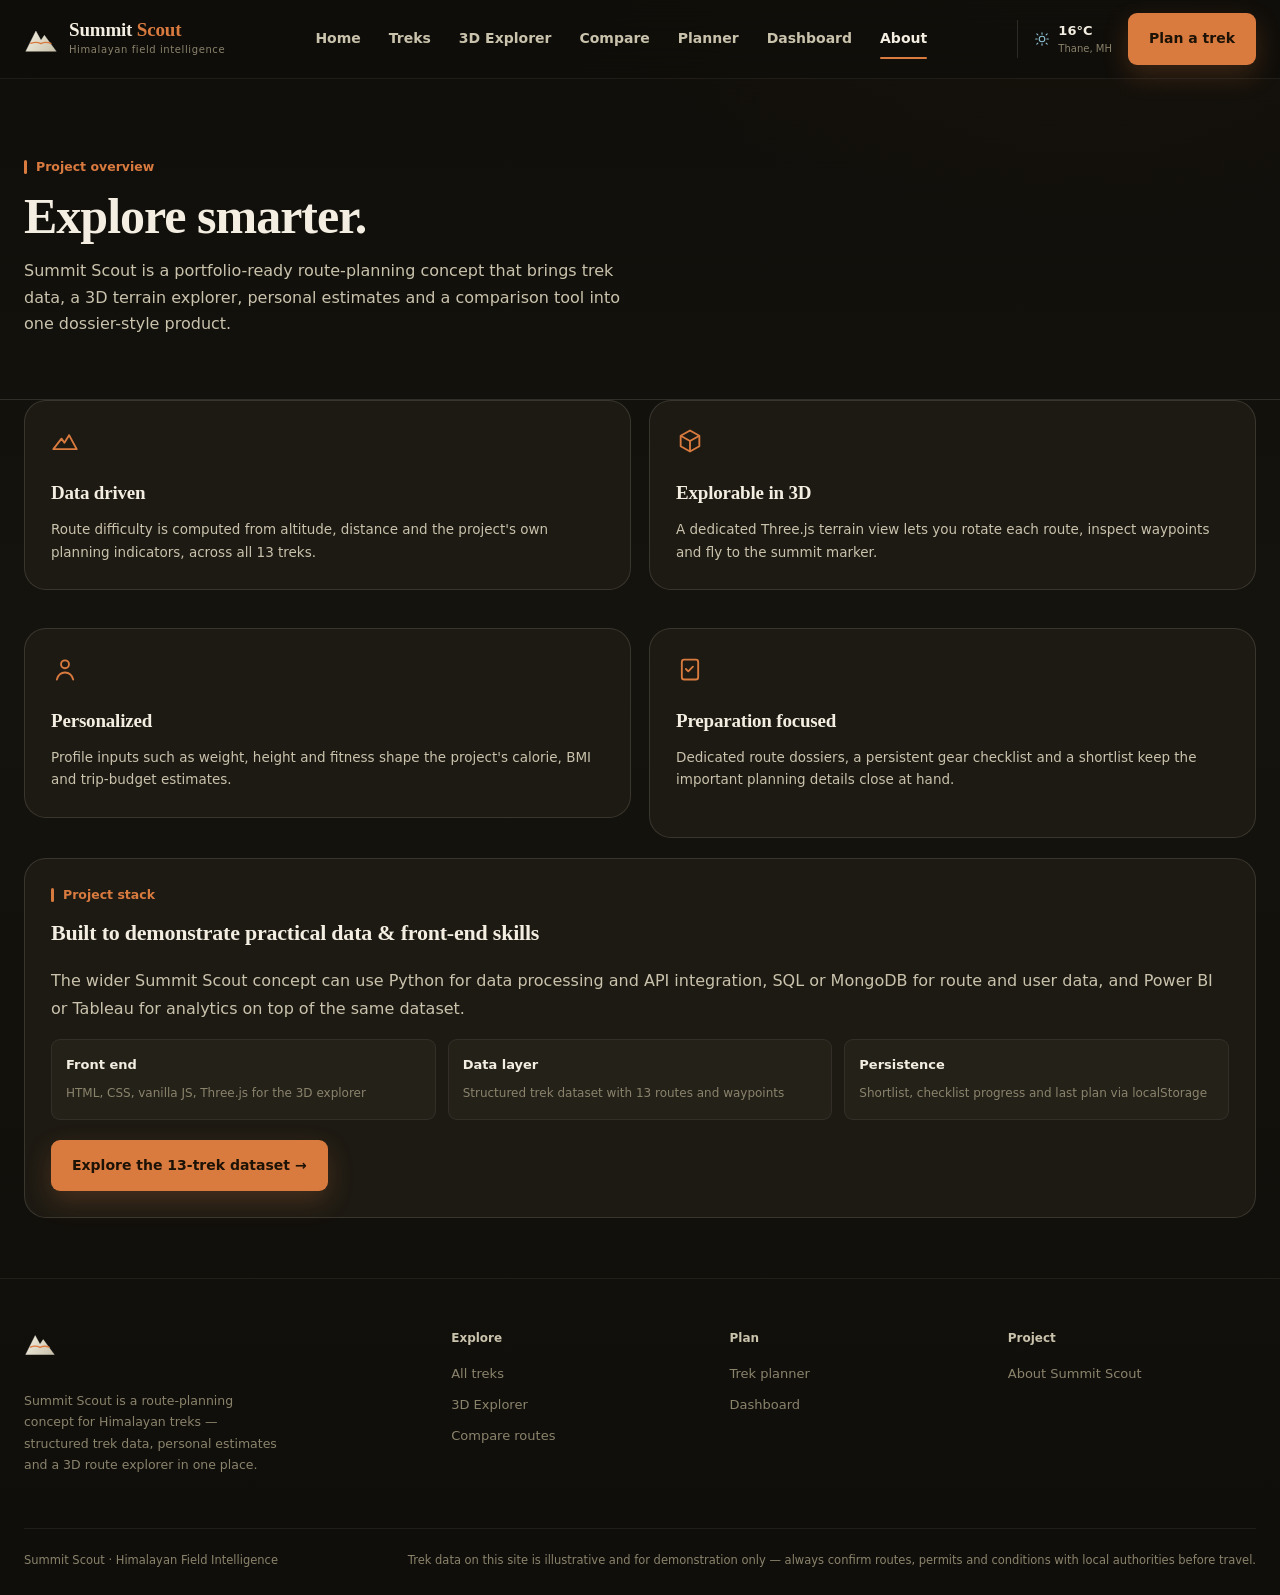
==== commit 7999466b: "Add files via upload" ====
--- a/about.html
+++ b/about.html
@@ -6,7 +6,7 @@
 <title>About | Summit Scout</title>
 <meta name="description" content="Summit Scout is a portfolio route-planning concept for Himalayan treks.">
 <link rel="icon" href="favicon.svg" type="image/svg+xml">
-<link rel="stylesheet" href="assets/css/style.css">
+<link rel="stylesheet" href="style.css">
 </head>
 <body data-page="about">
 <header id="site-header"></header>
@@ -58,8 +58,8 @@
 
 <footer id="site-footer"></footer>
 
-<script src="assets/js/data.js"></script>
-<script src="assets/js/storage.js"></script>
-<script src="assets/js/nav.js"></script>
+<script src="data.js"></script>
+<script src="storage.js"></script>
+<script src="nav.js"></script>
 </body>
 </html>
--- a/style.css
+++ b/style.css
@@ -0,0 +1,462 @@
+/* ============================================================
+   SUMMIT SCOUT — visual system
+   A route dossier for Himalayan treks: topographic map paper,
+   instrument-panel data, alpenglow rust + glacier blue accents.
+   ============================================================
+   Contents
+   01 Fonts & tokens        07 Route index card       13 Compare page
+   02 Reset & base          08 Page hero / filters     14 About page
+   03 Buttons & fields      09 Panels & planner        15 Footer
+   04 Header & nav          10 Dashboard               16 Responsive
+   05 Field tab / sections  11 Trek dossier             17 Accessibility
+   06 Home hero & strip     12 3D Explorer
+   ============================================================ */
+
+/* ---------- 01 Fonts & tokens ---------- */
+@import url('https://fonts.googleapis.com/css2?family=Fraunces:opsz,wght@9..144,500;9..144,600;9..144,700;9..144,900&family=Inter:wght@400;500;600;700;800&display=swap');
+
+:root{
+  --ink:#15130e;
+  --ink-2:#1d1a13;
+  --ink-3:#262115;
+  --ink-4:#2f2818;
+  --parchment:#f3eee1;
+  --paper-dim:#c9c2ac;
+  --stone:#8a836c;
+  --rust:#a6501f;
+  --rust-bright:#d97a3f;
+  --glacier:#5c93a8;
+  --glacier-bright:#8fc4d6;
+  --moss:#7c8a58;
+  --moss-bright:#a3b47c;
+  --gold:#d9a441;
+  --danger:#c1443a;
+  --danger-dim:#8c3327;
+  --line: rgba(243,238,225,.13);
+  --line-soft: rgba(243,238,225,.07);
+  --r-sm:9px; --r-md:14px; --r-lg:22px;
+  --shadow: 0 24px 60px rgba(6,5,2,.35);
+  --font-display:'Fraunces', ui-serif, Georgia, serif;
+  --font-ui:'Inter', system-ui, -apple-system, sans-serif;
+}
+
+/* ---------- 02 Reset & base ---------- */
+*{box-sizing:border-box}
+html{scroll-behavior:smooth}
+body{
+  margin:0;
+  background:
+    radial-gradient(ellipse 900px 500px at 85% -5%, #3a2c1530, transparent 60%),
+    linear-gradient(180deg,#100e0a 0%, #15130e 40%, #100e0a 100%);
+  color:var(--parchment);
+  font:15px/1.65 var(--font-ui);
+  -webkit-font-smoothing:antialiased;
+}
+a{color:inherit;text-decoration:none}
+button,input,select,textarea{font:inherit;color:inherit}
+img{max-width:100%}
+.container{width:min(1240px, calc(100% - 48px)); margin:auto}
+.muted{color:var(--paper-dim); font-size:13px}
+.large{font-size:16px; line-height:1.75}
+h1,h2,h3{font-family:var(--font-display); font-weight:600; letter-spacing:-.01em; margin:0}
+
+/* ---------- 03 Buttons & fields ---------- */
+.button{
+  display:inline-flex; align-items:center; justify-content:center; gap:8px;
+  border-radius:var(--r-sm); padding:13px 20px; font-weight:700; font-size:14px;
+  border:1px solid transparent; cursor:pointer; transition:transform .18s ease, border-color .18s ease, background .18s ease;
+}
+.button:hover{transform:translateY(-2px)}
+.button-primary{color:#1c1206; background:var(--rust-bright); box-shadow:0 10px 26px rgba(217,122,63,.22)}
+.button-primary:hover{background:#e6884c}
+.button-secondary{border-color:rgba(243,238,225,.22); background:rgba(243,238,225,.04); color:var(--parchment)}
+.button-secondary:hover{border-color:var(--glacier-bright)}
+.button.is-saved{border-color:var(--moss-bright); color:var(--moss-bright)}
+.full{width:100%; margin-top:12px}
+
+input,select{
+  width:100%; padding:12px 14px; color:var(--parchment); background:#0d0b07;
+  border:1px solid rgba(243,238,225,.14); border-radius:var(--r-sm); outline:none; appearance:none;
+}
+input[type="checkbox"],input[type="radio"]{
+  width:17px; height:17px; padding:0; flex:none; border-radius:4px; accent-color:var(--moss-bright);
+}
+select{
+  background-image:url("data:image/svg+xml;utf8,<svg xmlns='http://www.w3.org/2000/svg' width='12' height='8'><path d='M1 1l5 5 5-5' stroke='%23c9c2ac' stroke-width='1.4' fill='none'/></svg>");
+  background-repeat:no-repeat; background-position:right 14px center; padding-right:36px;
+}
+input:focus,select:focus{border-color:var(--rust-bright); box-shadow:0 0 0 3px rgba(217,122,63,.14)}
+
+/* ---------- 04 Header & nav ---------- */
+header{position:sticky; top:0; z-index:100; background:rgba(16,14,10,.72); backdrop-filter:blur(18px); border-bottom:1px solid var(--line-soft); transition:background .2s, border-color .2s}
+header.is-scrolled{background:rgba(16,14,10,.92); border-color:var(--line)}
+.nav{min-height:78px; display:flex; align-items:center; gap:22px; flex-wrap:wrap; padding:12px 0}
+.logo{display:flex; align-items:center; gap:11px}
+.logo-mark{width:34px; height:31px; flex:none}
+.logo-text strong{display:block; font:600 19px/1 var(--font-display); letter-spacing:-.01em}
+.logo-text strong em{font-style:normal; color:var(--rust-bright)}
+.logo-text small{display:block; color:var(--stone); font-size:10px; letter-spacing:.06em; margin-top:3px}
+
+.nav-toggle{display:none; flex-direction:column; justify-content:center; gap:5px; width:38px; height:34px; background:none; border:1px solid var(--line); border-radius:8px; cursor:pointer; margin-left:auto}
+.nav-toggle span{display:block; width:16px; height:2px; background:var(--parchment); margin:0 auto; transition:.2s}
+
+#primaryNav{display:flex; align-items:center; gap:2px; flex:1; justify-content:center}
+#primaryNav a{font-size:14px; font-weight:600; color:var(--paper-dim); padding:10px 13px; border-radius:8px; position:relative; transition:color .15s}
+#primaryNav a:hover{color:var(--parchment)}
+#primaryNav a.active{color:var(--parchment)}
+#primaryNav a.active::after{content:''; position:absolute; left:13px; right:13px; bottom:2px; height:2px; border-radius:2px; background:var(--rust-bright)}
+
+.nav-right{display:flex; align-items:center; gap:16px; margin-left:auto}
+.weather-chip{display:flex; align-items:center; gap:8px; padding-left:16px; border-left:1px solid var(--line); color:var(--glacier-bright); white-space:nowrap}
+.weather-chip b{font-size:13px; color:var(--parchment); display:block}
+.weather-chip small{display:block; color:var(--stone); font-size:10px}
+
+/* ---------- 05 Field tab / section labels ---------- */
+.field-tab, .plate-eyebrow{
+  display:flex; align-items:center; gap:9px; color:var(--rust-bright);
+  font-size:12.5px; font-weight:600; margin-bottom:10px;
+}
+.field-tab::before, .plate-eyebrow::before{content:''; width:3px; height:14px; border-radius:2px; background:var(--rust-bright); display:inline-block; flex:none}
+.section-head, .title{display:flex; justify-content:space-between; align-items:flex-end; gap:20px; margin:52px 0 22px}
+.section-head h2, .title h2{font-size:clamp(24px,2.6vw,32px); margin:0}
+.panel h2{font-size:22px; margin:0 0 10px}
+
+/* ---------- 06 Home hero & instrument strip ---------- */
+.hero{position:relative; min-height:640px; border-bottom:1px solid var(--line); overflow:hidden;
+  background:
+    linear-gradient(100deg, rgba(16,14,10,.96) 8%, rgba(16,14,10,.72) 42%, rgba(16,14,10,.28) 78%),
+    linear-gradient(0deg, #100e0a 0%, transparent 46%),
+    url('https://images.unsplash.com/photo-1464822759023-fed622ff2c3b?auto=format&fit=crop&w=2400&q=90') center/cover;
+}
+.hero-contours{position:absolute; inset:0; width:100%; height:100%; opacity:.5; pointer-events:none; color:var(--parchment)}
+.hero-inner{position:relative; min-height:640px; display:grid; grid-template-columns:1.15fr .85fr; align-items:center; gap:60px; padding:150px 0 70px}
+.hero-copy .field-tab{color:var(--glacier-bright)}
+.hero-copy .field-tab::before{background:var(--glacier-bright)}
+.hero h1{font:600 clamp(46px,6vw,72px)/1.03 var(--font-display); letter-spacing:-.02em; margin:14px 0 20px; max-width:11ch}
+.hero-copy>p{font-size:17px; line-height:1.8; color:var(--paper-dim); max-width:52ch}
+.actions{display:flex; gap:12px; margin-top:30px; flex-wrap:wrap}
+
+.route-plate{padding:22px; border:1px solid rgba(217,122,63,.3); background:rgba(21,19,14,.78); backdrop-filter:blur(16px); border-radius:var(--r-lg); box-shadow:var(--shadow)}
+.route-plate img{width:100%; height:172px; object-fit:cover; border-radius:var(--r-md); margin-bottom:16px}
+.plate-head{display:flex; justify-content:space-between; align-items:flex-start; gap:12px}
+.plate-head .tier-chip{position:static; flex:none}
+.plate-head h2{font-size:23px; margin:2px 0 3px}
+.plate-stats{display:grid; grid-template-columns:repeat(3,1fr); gap:9px; margin:18px 0}
+.plate-stats>div{padding:11px; border:1px solid var(--line); border-radius:var(--r-sm); background:rgba(243,238,225,.03)}
+.plate-stats strong{font-size:13px; display:block}
+.plate-stats small{font-size:10px; color:var(--stone); display:block; margin-top:2px}
+
+.instrument-strip{margin-top:46px; display:grid; grid-template-columns:repeat(5,1fr); border:1px solid var(--line); border-radius:var(--r-lg); overflow:hidden; background:rgba(29,26,19,.7)}
+.instrument{padding:22px 20px; display:flex; flex-direction:column; gap:12px; border-right:1px solid var(--line-soft)}
+.instrument:last-child{border-right:0}
+.instrument svg{width:26px; height:26px; color:var(--rust-bright)}
+.instrument strong{display:block; font-size:14px; font-weight:700}
+.instrument small{display:block; color:var(--paper-dim); font-size:12px; line-height:1.5; margin-top:4px}
+
+.find{margin:64px 0 20px; padding:30px; border:1px solid var(--line); border-radius:var(--r-lg); background:linear-gradient(150deg, rgba(38,33,21,.9), rgba(21,19,14,.9))}
+.find h2{font-size:26px; margin:6px 0}
+.find>p{color:var(--paper-dim); margin:0 0 24px}
+.find-form{display:grid; grid-template-columns:repeat(3,1fr) auto; gap:14px; align-items:end}
+.field label{display:block; color:var(--paper-dim); font-size:12.5px; font-weight:600; margin-bottom:7px}
+.recommendation{margin-top:20px; padding:20px; border:1px solid rgba(163,180,124,.35); border-radius:var(--r-md); background:rgba(163,180,124,.06); display:flex; justify-content:space-between; align-items:center; gap:20px; flex-wrap:wrap}
+.recommendation h3{font-size:21px; margin:5px 0}
+.recommendation-actions{display:flex; gap:10px}
+
+/* ---------- 07 Route index card ---------- */
+.grid{display:grid; grid-template-columns:repeat(3,1fr); gap:20px}
+.route-card{border:1px solid var(--line); border-radius:var(--r-lg); overflow:hidden; background:var(--ink-2); transition:transform .22s ease, border-color .22s ease}
+.route-card:hover{transform:translateY(-5px); border-color:rgba(217,122,63,.4)}
+.route-card-media{position:relative; height:190px}
+.route-card-media img{width:100%; height:100%; object-fit:cover; filter:saturate(.85) brightness(.92)}
+.media-overlay{position:absolute; inset:0; background:linear-gradient(180deg, transparent 45%, rgba(16,14,10,.85) 100%)}
+.save-toggle{position:absolute; top:12px; right:12px; width:34px; height:34px; display:grid; place-items:center; border-radius:50%; border:1px solid rgba(243,238,225,.28); background:rgba(16,14,10,.65); color:var(--parchment); backdrop-filter:blur(6px); cursor:pointer}
+.save-toggle.is-saved{color:var(--gold); border-color:var(--gold); background:rgba(217,164,65,.16)}
+.tier-chip{position:absolute; left:12px; bottom:12px; display:inline-flex; align-items:center; gap:7px; padding:6px 11px; border-radius:20px; background:rgba(16,14,10,.7); border:1px solid rgba(243,238,225,.16); font-size:11.5px; font-weight:700; backdrop-filter:blur(6px)}
+.tier-chip i{width:7px; height:7px; border-radius:50%; display:inline-block}
+.tier-beginner i, .meter-fill.tier-beginner{background:var(--moss-bright)}
+.tier-moderate i, .meter-fill.tier-moderate{background:var(--glacier-bright)}
+.tier-difficult i, .meter-fill.tier-difficult{background:var(--rust-bright)}
+.tier-extreme i, .meter-fill.tier-extreme{background:var(--danger)}
+
+.route-card-body{padding:20px}
+.route-card-head{display:block}
+.route-card-head h3{font-size:19px; margin:0}
+.route-region{display:block; font-size:12px; color:var(--stone); margin-top:4px}
+.route-highlight{font-size:13px; color:var(--paper-dim); line-height:1.6; margin:12px 0 0}
+.route-stats{display:grid; grid-template-columns:repeat(3,1fr); gap:10px; margin-top:16px; padding-top:16px; border-top:1px solid var(--line-soft)}
+.route-stats b{display:block; font-size:12.5px}
+.route-stats small{display:block; color:var(--stone); font-size:10px; margin-top:2px}
+.route-meter{margin-top:14px}
+.meter-track{height:5px; border-radius:6px; background:rgba(243,238,225,.09); overflow:hidden}
+.meter-fill{display:block; height:100%; border-radius:6px}
+.route-meter span{display:block; margin-top:6px; font-size:10.5px; color:var(--stone)}
+.route-link{display:inline-flex; align-items:center; gap:6px; margin-top:16px; font-size:13px; font-weight:700; color:var(--glacier-bright)}
+.route-link::after{content:'›'; font-size:16px; line-height:1}
+
+.empty-state{grid-column:1/-1; padding:44px 30px; text-align:center; border:1px dashed var(--line); border-radius:var(--r-lg)}
+.empty-state h3{font-size:19px; margin:0 0 8px}
+.empty-state p{color:var(--paper-dim); margin:0 0 18px}
+
+/* ---------- 08 Page hero / filters ---------- */
+.page-hero{padding:78px 0 46px; border-bottom:1px solid var(--line)}
+.page-hero h1{font:600 clamp(34px,4.4vw,50px)/1.05 var(--font-display); letter-spacing:-.02em; margin:12px 0 12px}
+.page-hero p{font-size:16px; color:var(--paper-dim); max-width:60ch}
+
+.treks-controls{display:flex; flex-wrap:wrap; gap:12px; align-items:center; margin:30px 0 26px}
+.filter-group{display:flex; flex-wrap:wrap; gap:8px}
+.filter-group button{border:1px solid var(--line); background:var(--ink-2); color:var(--paper-dim); padding:9px 15px; border-radius:20px; cursor:pointer; font-size:13px; font-weight:600}
+.filter-group button:hover, .filter-group button.active{color:var(--parchment); border-color:rgba(217,122,63,.5); background:rgba(217,122,63,.1)}
+.search-field{position:relative; min-width:220px}
+.search-field input{padding-left:36px}
+.search-field svg{position:absolute; left:12px; top:50%; transform:translateY(-50%); color:var(--stone)}
+.sort-field{min-width:200px; margin-left:auto}
+.filter-count{color:var(--stone); font-size:13px; white-space:nowrap}
+
+/* ---------- 09 Panels & planner ---------- */
+.panel{padding:26px; border:1px solid var(--line); border-radius:var(--r-lg); background:var(--ink-2); margin-bottom:20px}
+.panel:last-child{margin-bottom:0}
+.form{display:grid; grid-template-columns:repeat(2,1fr); gap:16px}
+.form label{font-size:12.5px; color:var(--paper-dim); font-weight:600}
+.form input,.form select{display:block; margin-top:7px}
+.tip{padding:18px; border-left:3px solid var(--moss-bright); background:rgba(163,180,124,.06); color:var(--paper-dim); border-radius:0 var(--r-md) var(--r-md) 0; line-height:1.7; font-size:13px; margin-top:20px}
+.result-grid{display:grid; grid-template-columns:repeat(4,1fr); gap:12px; margin-top:22px}
+.result{padding:18px 10px; text-align:center; border:1px solid var(--line-soft); border-radius:var(--r-md); background:rgba(243,238,225,.03)}
+.result strong{font:700 26px/1.1 var(--font-display); display:block; color:var(--rust-bright)}
+.result small{color:var(--stone); font-size:10.5px; display:block; margin-top:5px}
+.analysis-layout{display:grid; grid-template-columns:1.1fr .9fr; gap:22px; align-items:start}
+.alert,.alert-ok{padding:18px; border-radius:var(--r-md); margin-bottom:20px}
+.alert{border:1px solid rgba(193,68,58,.35); background:rgba(193,68,58,.07)}
+.alert b{color:#e2837a}
+.alert-ok{border:1px solid rgba(163,180,124,.35); background:rgba(163,180,124,.07)}
+.alert-ok b{color:var(--moss-bright)}
+.alert p,.alert-ok p{color:var(--paper-dim); margin:6px 0 0; font-size:13px; line-height:1.6}
+
+/* ---------- 10 Dashboard ---------- */
+.dash-score{display:grid; grid-template-columns:180px 1fr; gap:28px; align-items:center}
+.ring{width:170px; height:170px; border-radius:50%; display:grid; place-items:center; margin:auto}
+.ring-inner{width:138px; height:138px; border-radius:50%; display:grid; place-items:center; background:var(--ink-2); text-align:center}
+.ring-inner strong{font:700 38px var(--font-display); display:block}
+.ring-inner small{color:var(--stone); font-size:11px}
+.progress{height:8px; background:rgba(243,238,225,.08); border-radius:10px; overflow:hidden}
+.progress span{display:block; height:100%; background:linear-gradient(90deg,var(--rust),var(--rust-bright)); border-radius:10px}
+.dash-grid-3{display:grid; grid-template-columns:repeat(3,1fr); gap:16px; margin:20px 0}
+.metric-panel{margin-bottom:0}
+.metric-big{font:700 34px var(--font-display); color:var(--rust-bright); margin:6px 0}
+.weather-box{display:flex; justify-content:space-between; align-items:center}
+.weather-temp{font:700 40px var(--font-display)}
+.weather-list{display:grid; gap:11px; margin-top:16px}
+.weather-list span{display:flex; justify-content:space-between; color:var(--paper-dim); font-size:13px}
+.weather-list b{color:var(--parchment)}
+
+/* ---------- 11 Trek dossier ---------- */
+.detail-hero{min-height:480px; background-size:cover; background-position:center; border-bottom:1px solid var(--line)}
+.detail-hero-inner{min-height:480px; display:flex; align-items:flex-end; justify-content:space-between; gap:40px; padding:150px 0 56px; flex-wrap:wrap}
+.back-link{display:inline-block; color:var(--paper-dim); font-size:13px; margin-bottom:26px}
+.detail-hero h1{font:600 clamp(38px,5vw,58px)/1.03 var(--font-display); letter-spacing:-.02em; margin:6px 0 14px}
+.detail-hero p{max-width:56ch; color:var(--paper-dim); font-size:16px; line-height:1.7}
+.detail-hero-actions{display:flex; gap:10px; margin-top:22px; flex-wrap:wrap}
+.hero-score{min-width:170px; padding:22px; border:1px solid rgba(217,122,63,.35); background:rgba(21,19,14,.8); border-radius:var(--r-lg); backdrop-filter:blur(12px)}
+.hero-score small{display:block; color:var(--stone)}
+.hero-score strong{font:700 44px var(--font-display); color:var(--rust-bright); display:block; line-height:1}
+.hero-score span{color:var(--stone); font-size:12px}
+.detail-main{padding:40px 0 80px}
+.detail-grid{display:grid; grid-template-columns:1.25fr .75fr; gap:24px; align-items:start}
+.stat-strip{display:grid; grid-template-columns:repeat(3,1fr); gap:10px; margin-bottom:22px}
+.stat-strip div{padding:16px; border:1px solid var(--line); border-radius:var(--r-md); background:var(--ink-2)}
+.stat-strip small{display:block; color:var(--stone); font-size:10.5px}
+.stat-strip b{display:block; font-size:16px; margin-top:5px; font-weight:700}
+
+.explorer-cta{display:grid; grid-template-columns:220px 1fr; gap:0; border:1px solid rgba(143,196,214,.35); border-radius:var(--r-lg); overflow:hidden; margin-bottom:20px; background:var(--ink-2); transition:border-color .2s, transform .2s}
+.explorer-cta:hover{transform:translateY(-3px); border-color:var(--glacier-bright)}
+.explorer-cta-art{position:relative; background-size:cover; background-position:center; min-height:150px}
+.explorer-cta-badge{position:absolute; left:12px; bottom:12px; padding:6px 11px; border-radius:20px; background:rgba(16,14,10,.7); border:1px solid rgba(143,196,214,.4); color:var(--glacier-bright); font-size:11px; font-weight:700}
+.explorer-cta-copy{padding:22px}
+.explorer-cta-copy h3{font-size:19px; margin:0 0 8px}
+.explorer-cta-copy .route-link{color:var(--glacier-bright)}
+
+.elevation{margin-top:6px; border:1px solid var(--line-soft); border-radius:var(--r-md); padding:14px; background:#0d0b07}
+.elevation svg{height:200px; width:100%}
+.elevation-labels{display:flex; justify-content:space-between; color:var(--stone); font-size:10.5px; padding:6px 4px 0}
+.profile-grid{display:grid; grid-template-columns:repeat(3,1fr); gap:12px; margin-top:16px}
+.profile-grid div{padding:14px; border-radius:var(--r-sm); background:rgba(243,238,225,.03); border:1px solid var(--line-soft)}
+.profile-grid small{display:block; color:var(--stone); font-size:9.5px}
+.profile-grid b{font-size:13px}
+.footnote{font-size:11px; color:var(--stone); margin:14px 0 0; line-height:1.6}
+
+.season-strip{display:grid; grid-template-columns:repeat(12,1fr); gap:5px; margin:18px 0 6px}
+.season-strip span{text-align:center; padding:8px 0; border-radius:7px; font-size:10.5px; font-weight:600; color:var(--stone); border:1px solid var(--line-soft)}
+.season-strip span.is-open{color:#1c1206; background:var(--rust-bright); border-color:var(--rust-bright)}
+
+.checklist-progress{display:flex; align-items:center; gap:14px; margin:4px 0 18px}
+.checklist-progress .progress{flex:1}
+.checklist-progress small{color:var(--stone); font-size:11.5px; white-space:nowrap}
+.check-grid{display:grid; grid-template-columns:1fr 1fr; gap:10px}
+.check-item{display:flex; gap:10px; align-items:center; padding:13px; border:1px solid var(--line-soft); border-radius:var(--r-sm); background:rgba(243,238,225,.02); font-size:13px; color:var(--paper-dim); cursor:pointer}
+.check-item.done{border-color:rgba(163,180,124,.4); background:rgba(163,180,124,.07); color:var(--moss-bright)}
+.check-item input{accent-color:var(--moss-bright)}
+.sticky-card{position:sticky; top:104px}
+.weather-large{display:flex; align-items:flex-end; gap:14px; margin:16px 0}
+.weather-large strong{font:700 42px var(--font-display); color:var(--rust-bright)}
+.weather-large span{color:var(--paper-dim); padding-bottom:8px}
+
+/* ---------- 12 3D Explorer ---------- */
+.explorer-hero{padding:64px 0 30px; border-bottom:1px solid var(--line); background:linear-gradient(180deg, rgba(38,33,21,.5), transparent)}
+.explorer-hero-top{display:flex; justify-content:space-between; align-items:flex-end; gap:24px; flex-wrap:wrap}
+.explorer-hero h1{font:600 clamp(32px,4vw,46px)/1.05 var(--font-display); letter-spacing:-.02em; margin:8px 0}
+.explorer-hero p{color:var(--paper-dim); margin:0}
+.explorer-picker{display:flex; gap:12px; align-items:center; flex-wrap:wrap}
+.explorer-picker select{min-width:220px}
+.explorer-controls{display:flex; gap:8px; margin-top:18px; flex-wrap:wrap}
+.explorer-controls .button{padding:10px 16px; font-size:13px}
+
+.explorer-shell{display:grid; grid-template-columns:minmax(0,1fr) 320px; gap:20px; padding:30px 0 20px}
+.explorer-stage{position:relative; min-height:600px; height:72vh; border:1px solid var(--line); border-radius:var(--r-lg); overflow:hidden; background:#120f0a}
+.explorer-stage canvas{display:block; width:100%; height:100%; cursor:grab}
+.explorer-stage canvas:active{cursor:grabbing}
+.explorer-loading{position:absolute; inset:0; display:grid; place-items:center; color:var(--parchment); font-weight:700; text-align:center; padding:20px; z-index:2}
+.explorer-hud{position:absolute; left:14px; bottom:14px; display:flex; gap:8px; flex-wrap:wrap; z-index:3}
+.explorer-hud span{font-size:11.5px; padding:7px 11px; border:1px solid var(--line); background:rgba(16,14,10,.72); backdrop-filter:blur(8px); border-radius:999px; color:var(--paper-dim)}
+.map-compass{position:absolute; right:16px; top:16px; width:38px; height:38px; border:1px solid rgba(243,238,225,.2); border-radius:50%; display:grid; place-items:center; color:var(--parchment); font-size:11px; font-weight:700; background:rgba(16,14,10,.65); backdrop-filter:blur(6px); z-index:4}
+
+.explorer-sidebar{border:1px solid var(--line); border-radius:var(--r-lg); padding:24px; background:var(--ink-2); display:flex; flex-direction:column; min-width:0}
+.sidebar-top{font-size:11px; font-weight:700; color:var(--paper-dim); display:flex; align-items:center; gap:8px}
+.live-dot{width:7px; height:7px; border-radius:50%; background:var(--moss-bright); box-shadow:0 0 10px var(--moss-bright); display:inline-block}
+.sidebar-waypoint{padding:20px 0; border-bottom:1px solid var(--line-soft)}
+.site-kicker{font-size:11px; font-weight:700; color:var(--rust-bright)}
+.sidebar-waypoint h3{font:600 24px/1.15 var(--font-display); margin:8px 0}
+.sidebar-waypoint p{color:var(--paper-dim); font-size:13px; margin:0}
+.site-elev{font-size:26px; font-weight:700; color:var(--parchment); margin-top:16px; font-family:var(--font-display)}
+.site-elev span{display:block; font-size:10.5px; color:var(--stone); font-weight:400; margin-top:3px; font-family:var(--font-ui)}
+.sidebar-stats{display:grid; grid-template-columns:repeat(3,1fr); padding:16px 0; border-bottom:1px solid var(--line-soft)}
+.sidebar-stats div{padding:6px 0}
+.sidebar-stats small{display:block; color:var(--stone); font-size:9px}
+.sidebar-stats strong{display:block; font-size:14px; margin-top:4px}
+.explorer-legend{margin:18px 0; display:grid; gap:11px; font-size:12.5px; color:var(--paper-dim)}
+.explorer-legend>div{display:flex; align-items:center; gap:9px}
+.legend-dot{width:10px; height:10px; border-radius:50%; display:inline-block; box-shadow:0 0 10px currentColor}
+.legend-dot.base{background:var(--gold); color:var(--gold)}
+.legend-dot.camp{background:var(--glacier-bright); color:var(--glacier-bright)}
+.legend-dot.summit{background:var(--danger); color:var(--danger)}
+.explorer-sidebar .button{margin-top:8px}
+
+.explorer-timeline-wrap{padding:6px 0 18px}
+.explorer-timeline{display:flex; gap:10px; overflow-x:auto; padding-bottom:6px; scrollbar-width:thin}
+.explorer-timeline button{min-width:150px; text-align:left; padding:13px 15px; border:1px solid var(--line); border-radius:var(--r-md); background:var(--ink-2); color:var(--parchment); cursor:pointer; transition:.2s}
+.explorer-timeline button:hover{transform:translateY(-2px); border-color:var(--rust-bright)}
+.explorer-timeline button.is-active{border-color:var(--rust-bright); background:rgba(217,122,63,.1)}
+.explorer-timeline button span{display:block; color:var(--rust-bright); font-size:9.5px; font-weight:700}
+.explorer-timeline button strong{display:block; font-size:13px; margin:5px 0; font-weight:600}
+.explorer-timeline button small{display:block; color:var(--stone); font-size:10px}
+.explorer-disclaimer{font-size:11px; color:var(--stone); margin:0 0 40px; line-height:1.6}
+
+/* ---------- 13 Compare page ---------- */
+.compare-picker{display:grid; grid-template-columns:repeat(4,1fr); gap:10px; margin:28px 0}
+.compare-chip{display:flex; align-items:center; gap:12px; padding:10px; border:1px solid var(--line); border-radius:var(--r-md); background:var(--ink-2); cursor:pointer; text-align:left}
+.compare-chip img{width:44px; height:44px; border-radius:9px; object-fit:cover; flex:none}
+.compare-chip span{display:flex; flex-direction:column; min-width:0}
+.compare-chip strong{font-size:13px; white-space:nowrap; overflow:hidden; text-overflow:ellipsis}
+.compare-chip small{color:var(--stone); font-size:10.5px; white-space:nowrap; overflow:hidden; text-overflow:ellipsis}
+.compare-chip.is-on{border-color:var(--rust-bright); background:rgba(217,122,63,.08)}
+.compare-chip.is-disabled{opacity:.35; cursor:not-allowed}
+.chip-check{margin-left:auto; width:22px; height:22px; border-radius:50%; display:grid; place-items:center; border:1px solid var(--line); font-style:normal; font-size:12px; flex:none}
+.compare-chip.is-on .chip-check{background:var(--rust-bright); color:#1c1206; border-color:var(--rust-bright)}
+.compare-count-row{display:flex; justify-content:space-between; align-items:center; margin-top:26px}
+
+.compare-bars{display:grid; gap:18px; margin-bottom:20px}
+.compare-bar-row{display:grid; grid-template-columns:110px 1fr; gap:16px; align-items:center}
+.compare-bar-label{font-size:12.5px; color:var(--paper-dim); font-weight:600}
+.compare-bar-set{display:grid; gap:8px}
+.compare-bar{display:grid; grid-template-columns:1fr 70px; gap:10px; align-items:center}
+.compare-bar-track{height:9px; border-radius:6px; background:rgba(243,238,225,.08); overflow:hidden}
+.compare-bar-fill{display:block; height:100%; border-radius:6px; background:linear-gradient(90deg,var(--glacier),var(--glacier-bright))}
+.compare-bar small{color:var(--stone); font-size:11.5px; text-align:right}
+
+.compare-table-wrap{overflow-x:auto}
+.compare-table{width:100%; border-collapse:collapse; min-width:460px}
+.compare-table th,.compare-table td{padding:13px 14px; border-bottom:1px solid var(--line-soft); text-align:left; font-size:13px; vertical-align:middle}
+.compare-table thead th{font-family:var(--font-display); font-size:16px; font-weight:600; color:var(--parchment); border-bottom:1px solid var(--line)}
+.compare-table thead th a{color:var(--rust-bright)}
+.compare-table tbody th{color:var(--stone); font-weight:600; font-size:12px; white-space:nowrap}
+.compare-table td{color:var(--paper-dim)}
+.compare-table .route-meter{margin:0; min-width:150px}
+
+/* ---------- 14 About page ---------- */
+.about-grid{display:grid; grid-template-columns:repeat(2,1fr); gap:18px}
+.about-grid .panel svg{width:28px; height:28px; color:var(--rust-bright); margin-bottom:14px}
+.about-grid .panel h2{font-size:19px}
+.about-grid .panel p{color:var(--paper-dim); font-size:13.5px; line-height:1.65; margin:0}
+.stack-list{display:grid; grid-template-columns:repeat(3,1fr); gap:12px; margin-top:16px}
+.stack-list div{padding:14px; border:1px solid var(--line-soft); border-radius:var(--r-sm); background:rgba(243,238,225,.03)}
+.stack-list b{display:block; font-size:13px; margin-bottom:4px}
+.stack-list span{color:var(--stone); font-size:12px}
+
+/* ---------- 15 Footer ---------- */
+footer{border-top:1px solid var(--line-soft); padding:50px 0 26px; margin-top:60px}
+.footer-grid{display:grid; grid-template-columns:1.6fr repeat(3,1fr); gap:30px}
+.footer-brand{padding-right:20px}
+.footer-brand .logo-mark{width:32px; height:29px; margin-bottom:12px}
+.footer-brand p{color:var(--stone); font-size:12.5px; line-height:1.7; max-width:32ch}
+footer h4{font-size:12px; color:var(--paper-dim); margin:0 0 14px; font-weight:700}
+footer a{display:block; color:var(--stone); font-size:13px; margin-bottom:10px}
+footer a:hover{color:var(--rust-bright)}
+.footer-bottom{display:flex; justify-content:space-between; gap:20px; flex-wrap:wrap; margin-top:40px; padding-top:22px; border-top:1px solid var(--line-soft); color:var(--stone); font-size:11.5px}
+
+/* ---------- 16 Responsive ---------- */
+@media (max-width:1100px){
+  .container{width:min(920px, calc(100% - 36px))}
+  .hero-inner{grid-template-columns:1fr; padding-top:120px}
+  .route-plate{max-width:420px}
+  .instrument-strip{grid-template-columns:repeat(3,1fr)}
+  .instrument:nth-child(3){border-right:0}
+  .grid{grid-template-columns:repeat(2,1fr)}
+  .find-form{grid-template-columns:1fr 1fr}
+  .find-form .button{grid-column:span 2}
+  .detail-grid,.analysis-layout,.explorer-shell{grid-template-columns:1fr}
+  .sticky-card{position:static}
+  .dash-score{grid-template-columns:1fr}
+  .dash-grid-3{grid-template-columns:1fr 1fr}
+  .compare-picker{grid-template-columns:repeat(3,1fr)}
+  .about-grid,.stack-list{grid-template-columns:1fr 1fr}
+  .footer-grid{grid-template-columns:1fr 1fr}
+}
+@media (max-width:760px){
+  .container{width:calc(100% - 24px)}
+  .nav-toggle{display:flex}
+  #primaryNav{display:none; order:5; flex-basis:100%; flex-direction:column; align-items:stretch; gap:2px; padding-top:10px; border-top:1px solid var(--line-soft); margin-top:10px}
+  body.nav-open #primaryNav{display:flex}
+  #primaryNav a{padding:12px 10px}
+  #primaryNav a.active::after{display:none}
+  #primaryNav a.active{background:rgba(217,122,63,.1); border-radius:8px}
+  .nav-right{margin-left:0}
+  .weather-chip{display:none}
+  .nav-cta{padding:11px 16px; font-size:13px}
+  .hero{min-height:auto}
+  .hero-inner{min-height:auto; padding:100px 0 50px}
+  .hero h1{max-width:none}
+  .actions{flex-direction:column}
+  .actions .button{width:100%}
+  .instrument-strip{grid-template-columns:1fr 1fr}
+  .instrument:nth-child(3){border-right:1px solid var(--line-soft)}
+  .instrument:nth-child(even){border-right:0}
+  .find-form{grid-template-columns:1fr}
+  .find-form .button{grid-column:auto}
+  .grid,.form,.result-grid,.stat-strip,.profile-grid,.check-grid,.dash-grid-3,.compare-picker,.about-grid,.stack-list,.footer-grid{grid-template-columns:1fr}
+  .explorer-cta{grid-template-columns:1fr}
+  .season-strip{grid-template-columns:repeat(6,1fr); row-gap:6px}
+  .detail-hero-inner{padding-top:120px}
+  .compare-bar-row{grid-template-columns:1fr}
+  .sort-field{margin-left:0; width:100%}
+  .search-field{width:100%}
+  .ring{width:150px; height:150px}
+  .ring-inner{width:120px; height:120px}
+  .recommendation{flex-direction:column; align-items:flex-start}
+}
+
+/* ---------- 17 Accessibility ---------- */
+a:focus-visible, button:focus-visible, input:focus-visible, select:focus-visible{
+  outline:2px solid var(--glacier-bright); outline-offset:2px;
+}
+@media (prefers-reduced-motion: reduce){
+  html{scroll-behavior:auto}
+  *{animation-duration:.001ms !important; animation-iteration-count:1 !important; transition-duration:.001ms !important}
+}
